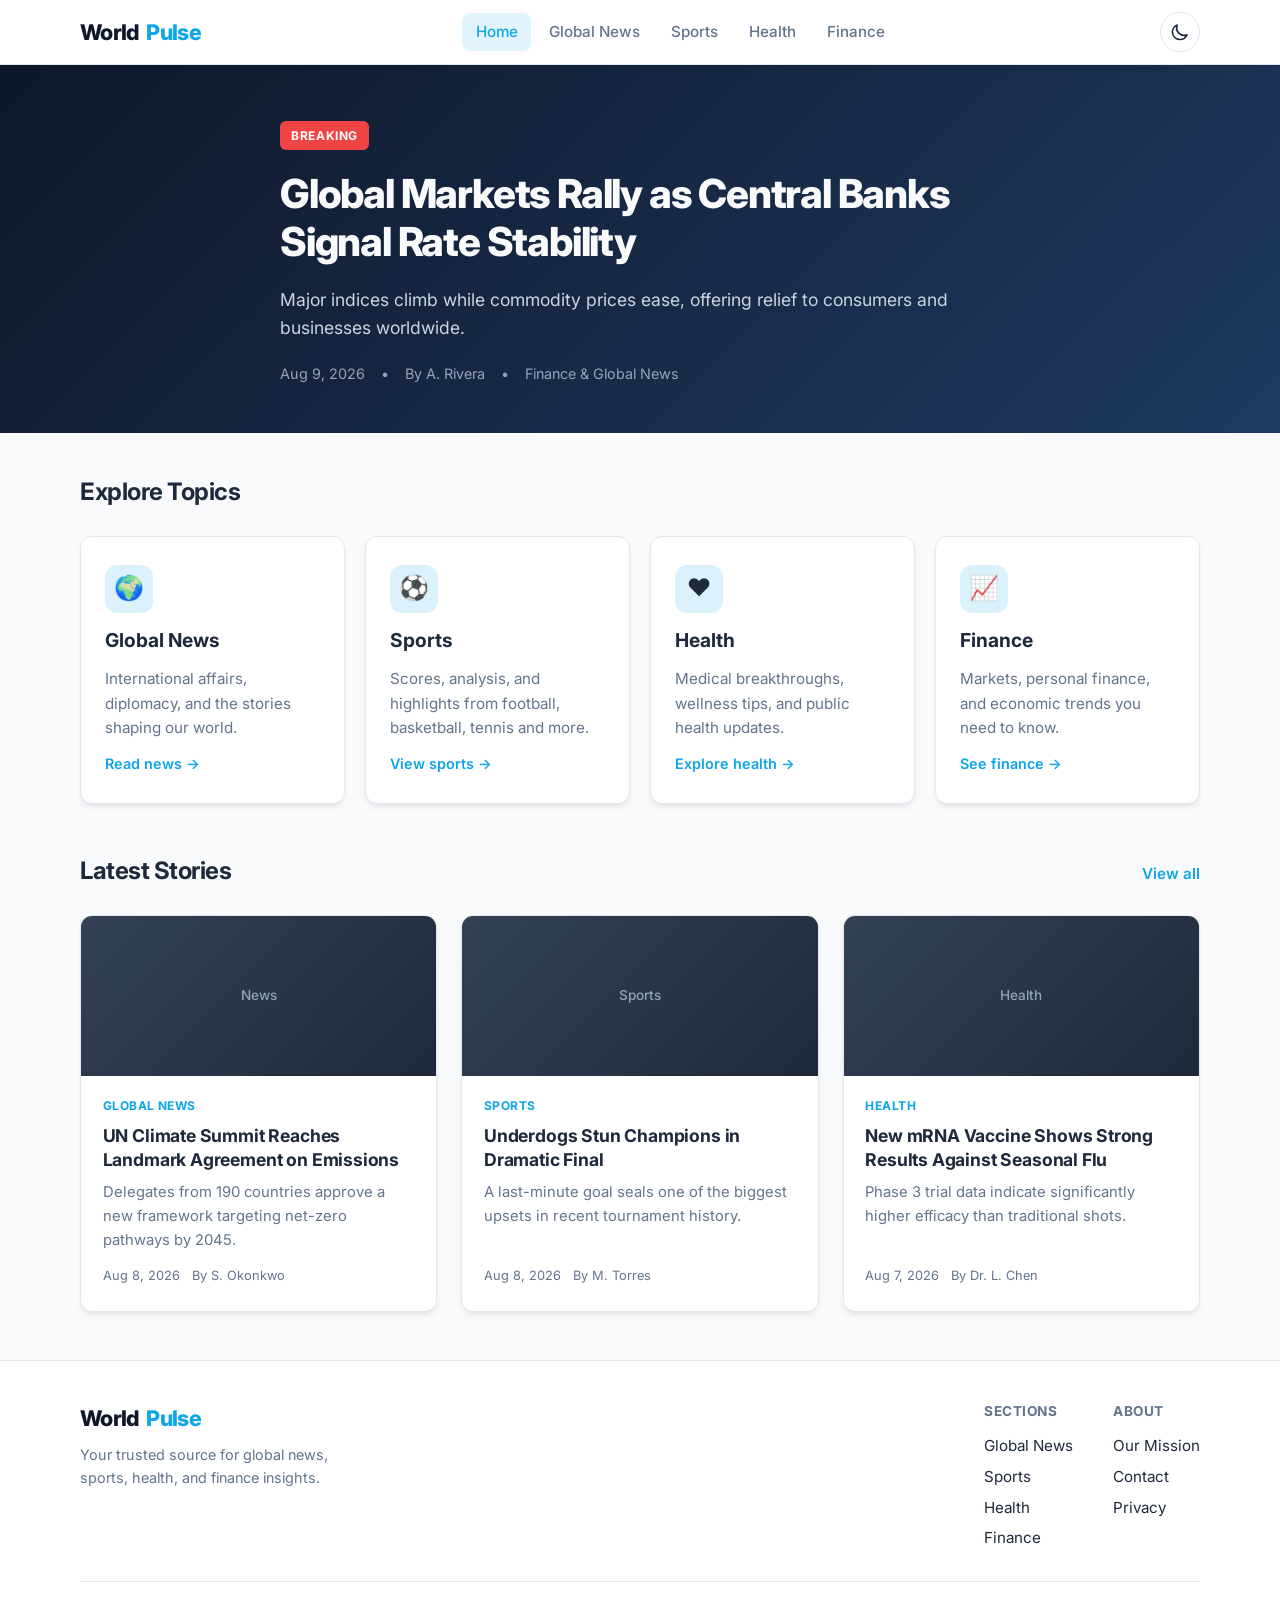
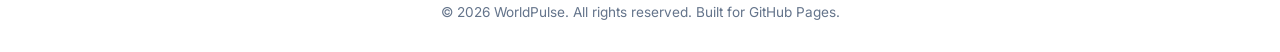
==== index.html @ 38730065 "Add initial index.html for WorldPulse website" ====
<!DOCTYPE html>
<html lang="en">
<head>
  <meta charset="UTF-8">
  <meta name="viewport" content="width=device-width, initial-scale=1.0">
  <title>WorldPulse – Global News, Sports, Health & Finance</title>
  <meta name="description" content="Stay informed with the latest in global news, sports, health, and finance.">
  <link rel="preconnect" href="https://fonts.googleapis.com">
  <link rel="preconnect" href="https://fonts.gstatic.com" crossorigin>
  <link href="https://fonts.googleapis.com/css2?family=Inter:wght@400;500;600;700;800&display=swap" rel="stylesheet">
  <link rel="stylesheet" href="css/styles.css">
</head>
<body>
  <header class="site-header">
    <div class="container nav-inner">
      <a href="index.html" class="logo">World<span>Pulse</span></a>

      <nav class="nav-links" id="nav-links" aria-label="Main navigation">
        <a href="index.html" class="active">Home</a>
        <a href="news.html">Global News</a>
        <a href="sports.html">Sports</a>
        <a href="health.html">Health</a>
        <a href="finance.html">Finance</a>
      </nav>

      <div class="nav-actions">
        <button class="theme-toggle" id="theme-toggle" aria-label="Toggle dark mode"></button>
        <button class="menu-toggle" id="menu-toggle" aria-label="Open menu" aria-expanded="false">
          <svg xmlns="http://www.w3.org/2000/svg" width="22" height="22" fill="none" viewBox="0 0 24 24" stroke="currentColor" stroke-width="2">
            <path stroke-linecap="round" stroke-linejoin="round" d="M4 6h16M4 12h16M4 18h16"/>
          </svg>
        </button>
      </div>
    </div>
  </header>

  <main>
    <!-- Hero / Breaking -->
    <section class="hero">
      <div class="container hero-content">
        <span class="hero-badge">Breaking</span>
        <h1>Global Markets Rally as Central Banks Signal Rate Stability</h1>
        <p>Major indices climb while commodity prices ease, offering relief to consumers and businesses worldwide.</p>
        <div class="hero-meta">
          <span>Aug 9, 2026</span>
          <span>•</span>
          <span>By A. Rivera</span>
          <span>•</span>
          <span>Finance & Global News</span>
        </div>
      </div>
    </section>

    <div class="container">
      <!-- Category Cards -->
      <div class="section-header">
        <h2>Explore Topics</h2>
      </div>

      <div class="category-grid">
        <a href="news.html" class="category-card">
          <div class="category-icon">🌍</div>
          <h3>Global News</h3>
          <p>International affairs, diplomacy, and the stories shaping our world.</p>
          <span class="link">Read news →</span>
        </a>
        <a href="sports.html" class="category-card">
          <div class="category-icon">⚽</div>
          <h3>Sports</h3>
          <p>Scores, analysis, and highlights from football, basketball, tennis and more.</p>
          <span class="link">View sports →</span>
        </a>
        <a href="health.html" class="category-card">
          <div class="category-icon">❤️</div>
          <h3>Health</h3>
          <p>Medical breakthroughs, wellness tips, and public health updates.</p>
          <span class="link">Explore health →</span>
        </a>
        <a href="finance.html" class="category-card">
          <div class="category-icon">📈</div>
          <h3>Finance</h3>
          <p>Markets, personal finance, and economic trends you need to know.</p>
          <span class="link">See finance →</span>
        </a>
      </div>

      <!-- Featured Articles Preview -->
      <div class="section-header">
        <h2>Latest Stories</h2>
        <a href="news.html">View all</a>
      </div>

      <div class="article-grid">
        <article class="article-card">
          <div class="article-image">News</div>
          <div class="article-body">
            <span class="article-category">Global News</span>
            <h3>UN Climate Summit Reaches Landmark Agreement on Emissions</h3>
            <p>Delegates from 190 countries approve a new framework targeting net-zero pathways by 2045.</p>
            <div class="article-meta">
              <span>Aug 8, 2026</span>
              <span>By S. Okonkwo</span>
            </div>
          </div>
        </article>

        <article class="article-card">
          <div class="article-image">Sports</div>
          <div class="article-body">
            <span class="article-category">Sports</span>
            <h3>Underdogs Stun Champions in Dramatic Final</h3>
            <p>A last-minute goal seals one of the biggest upsets in recent tournament history.</p>
            <div class="article-meta">
              <span>Aug 8, 2026</span>
              <span>By M. Torres</span>
            </div>
          </div>
        </article>

        <article class="article-card">
          <div class="article-image">Health</div>
          <div class="article-body">
            <span class="article-category">Health</span>
            <h3>New mRNA Vaccine Shows Strong Results Against Seasonal Flu</h3>
            <p>Phase 3 trial data indicate significantly higher efficacy than traditional shots.</p>
            <div class="article-meta">
              <span>Aug 7, 2026</span>
              <span>By Dr. L. Chen</span>
            </div>
          </div>
        </article>
      </div>
    </div>
  </main>

  <footer class="site-footer">
    <div class="container">
      <div class="footer-inner">
        <div class="footer-brand">
          <div class="logo">World<span>Pulse</span></div>
          <p>Your trusted source for global news, sports, health, and finance insights.</p>
        </div>
        <div class="footer-links">
          <div>
            <h4>Sections</h4>
            <a href="news.html">Global News</a>
            <a href="sports.html">Sports</a>
            <a href="health.html">Health</a>
            <a href="finance.html">Finance</a>
          </div>
          <div>
            <h4>About</h4>
            <a href="#">Our Mission</a>
            <a href="#">Contact</a>
            <a href="#">Privacy</a>
          </div>
        </div>
      </div>
      <div class="footer-bottom">
        © 2026 WorldPulse. All rights reserved. Built for GitHub Pages.
      </div>
    </div>
  </footer>

  <script src="js/main.js"></script>
</body>
</html>
---- css/styles.css ----
/* ===== CSS Variables & Reset ===== */
:root {
  --bg: #f8fafc;
  --bg-card: #ffffff;
  --text: #1e293b;
  --text-muted: #64748b;
  --primary: #0f172a;
  --accent: #0ea5e9;
  --accent-hover: #0284c7;
  --border: #e2e8f0;
  --hero-bg: linear-gradient(135deg, #0f172a 0%, #1e3a5f 100%);
  --shadow: 0 4px 6px -1px rgb(0 0 0 / 0.07), 0 2px 4px -2px rgb(0 0 0 / 0.05);
  --shadow-lg: 0 10px 15px -3px rgb(0 0 0 / 0.08), 0 4px 6px -4px rgb(0 0 0 / 0.05);
  --radius: 12px;
  --transition: 0.25s ease;
}

[data-theme="dark"] {
  --bg: #0f172a;
  --bg-card: #1e293b;
  --text: #f1f5f9;
  --text-muted: #94a3b8;
  --primary: #f8fafc;
  --accent: #38bdf8;
  --accent-hover: #7dd3fc;
  --border: #334155;
  --hero-bg: linear-gradient(135deg, #020617 0%, #0f172a 100%);
  --shadow: 0 4px 6px -1px rgb(0 0 0 / 0.3);
  --shadow-lg: 0 10px 15px -3px rgb(0 0 0 / 0.4);
}

*,
*::before,
*::after {
  box-sizing: border-box;
  margin: 0;
  padding: 0;
}

html {
  scroll-behavior: smooth;
}

body {
  font-family: 'Inter', system-ui, -apple-system, BlinkMacSystemFont, 'Segoe UI', Roboto, sans-serif;
  background: var(--bg);
  color: var(--text);
  line-height: 1.6;
  min-height: 100vh;
  transition: background var(--transition), color var(--transition);
}

img {
  max-width: 100%;
  display: block;
}

a {
  color: inherit;
  text-decoration: none;
}

ul {
  list-style: none;
}

/* ===== Layout ===== */
.container {
  width: min(1120px, 92%);
  margin-inline: auto;
}

/* ===== Header / Sticky Nav ===== */
.site-header {
  position: sticky;
  top: 0;
  z-index: 100;
  background: var(--bg-card);
  border-bottom: 1px solid var(--border);
  box-shadow: var(--shadow);
  transition: background var(--transition), border-color var(--transition);
}

.nav-inner {
  display: flex;
  align-items: center;
  justify-content: space-between;
  height: 64px;
  gap: 1rem;
}

.logo {
  font-weight: 800;
  font-size: 1.35rem;
  letter-spacing: -0.03em;
  color: var(--primary);
  display: flex;
  align-items: center;
  gap: 0.4rem;
}

.logo span {
  color: var(--accent);
}

.nav-links {
  display: flex;
  align-items: center;
  gap: 0.25rem;
}

.nav-links a {
  padding: 0.45rem 0.85rem;
  border-radius: 8px;
  font-size: 0.95rem;
  font-weight: 500;
  color: var(--text-muted);
  transition: color var(--transition), background var(--transition);
}

.nav-links a:hover,
.nav-links a.active {
  color: var(--accent);
  background: color-mix(in srgb, var(--accent) 12%, transparent);
}

.nav-actions {
  display: flex;
  align-items: center;
  gap: 0.75rem;
}

.theme-toggle {
  background: transparent;
  border: 1px solid var(--border);
  width: 40px;
  height: 40px;
  border-radius: 50%;
  cursor: pointer;
  display: grid;
  place-items: center;
  color: var(--text);
  transition: border-color var(--transition), background var(--transition);
}

.theme-toggle:hover {
  border-color: var(--accent);
  background: color-mix(in srgb, var(--accent) 10%, transparent);
}

.theme-toggle svg {
  width: 20px;
  height: 20px;
}

.menu-toggle {
  display: none;
  background: transparent;
  border: 1px solid var(--border);
  width: 40px;
  height: 40px;
  border-radius: 8px;
  cursor: pointer;
  color: var(--text);
}

/* ===== Hero ===== */
.hero {
  background: var(--hero-bg);
  color: #f8fafc;
  padding: 3.5rem 0 3rem;
  margin-bottom: 2.5rem;
}

.hero-content {
  display: grid;
  gap: 1.25rem;
  max-width: 720px;
}

.hero-badge {
  display: inline-block;
  background: #ef4444;
  color: white;
  font-size: 0.75rem;
  font-weight: 700;
  text-transform: uppercase;
  letter-spacing: 0.05em;
  padding: 0.3rem 0.7rem;
  border-radius: 6px;
  width: fit-content;
}

.hero h1 {
  font-size: clamp(1.75rem, 4vw, 2.5rem);
  font-weight: 800;
  line-height: 1.2;
  letter-spacing: -0.03em;
}

.hero p {
  color: #cbd5e1;
  font-size: 1.1rem;
}

.hero-meta {
  display: flex;
  flex-wrap: wrap;
  gap: 1rem;
  font-size: 0.9rem;
  color: #94a3b8;
}

/* ===== Section titles ===== */
.section-header {
  display: flex;
  align-items: baseline;
  justify-content: space-between;
  margin-bottom: 1.5rem;
  gap: 1rem;
}

.section-header h2 {
  font-size: 1.5rem;
  font-weight: 700;
  letter-spacing: -0.02em;
}

.section-header a {
  color: var(--accent);
  font-weight: 600;
  font-size: 0.95rem;
}

.section-header a:hover {
  text-decoration: underline;
}

/* ===== Category Cards (Home) ===== */
.category-grid {
  display: grid;
  grid-template-columns: repeat(auto-fit, minmax(240px, 1fr));
  gap: 1.25rem;
  margin-bottom: 3rem;
}

.category-card {
  background: var(--bg-card);
  border: 1px solid var(--border);
  border-radius: var(--radius);
  padding: 1.75rem 1.5rem;
  box-shadow: var(--shadow);
  transition: transform var(--transition), box-shadow var(--transition);
  display: flex;
  flex-direction: column;
  gap: 0.75rem;
}

.category-card:hover {
  transform: translateY(-4px);
  box-shadow: var(--shadow-lg);
}

.category-icon {
  width: 48px;
  height: 48px;
  border-radius: 12px;
  display: grid;
  place-items: center;
  font-size: 1.5rem;
  background: color-mix(in srgb, var(--accent) 15%, transparent);
}

.category-card h3 {
  font-size: 1.2rem;
  font-weight: 700;
}

.category-card p {
  color: var(--text-muted);
  font-size: 0.95rem;
  flex-grow: 1;
}

.category-card .link {
  color: var(--accent);
  font-weight: 600;
  font-size: 0.9rem;
}

/* ===== Article Grid ===== */
.article-grid {
  display: grid;
  grid-template-columns: repeat(auto-fill, minmax(300px, 1fr));
  gap: 1.5rem;
  margin-bottom: 3rem;
}

.article-card {
  background: var(--bg-card);
  border: 1px solid var(--border);
  border-radius: var(--radius);
  overflow: hidden;
  box-shadow: var(--shadow);
  transition: transform var(--transition), box-shadow var(--transition);
  display: flex;
  flex-direction: column;
}

.article-card:hover {
  transform: translateY(-3px);
  box-shadow: var(--shadow-lg);
}

.article-image {
  height: 160px;
  background: linear-gradient(135deg, #334155, #1e293b);
  display: grid;
  place-items: center;
  color: #94a3b8;
  font-size: 0.85rem;
  font-weight: 500;
}

.article-body {
  padding: 1.25rem 1.35rem 1.5rem;
  display: flex;
  flex-direction: column;
  gap: 0.6rem;
  flex-grow: 1;
}

.article-category {
  font-size: 0.75rem;
  font-weight: 700;
  text-transform: uppercase;
  letter-spacing: 0.04em;
  color: var(--accent);
}

.article-card h3 {
  font-size: 1.1rem;
  font-weight: 700;
  line-height: 1.35;
  letter-spacing: -0.01em;
}

.article-card p {
  color: var(--text-muted);
  font-size: 0.925rem;
  flex-grow: 1;
}

.article-meta {
  display: flex;
  flex-wrap: wrap;
  gap: 0.75rem;
  font-size: 0.8rem;
  color: var(--text-muted);
  margin-top: 0.25rem;
}

/* ===== Footer ===== */
.site-footer {
  background: var(--bg-card);
  border-top: 1px solid var(--border);
  padding: 2.5rem 0 1.75rem;
  margin-top: auto;
}

.footer-inner {
  display: flex;
  flex-wrap: wrap;
  justify-content: space-between;
  gap: 1.5rem;
  margin-bottom: 1.5rem;
}

.footer-brand {
  max-width: 280px;
}

.footer-brand .logo {
  margin-bottom: 0.5rem;
}

.footer-brand p {
  color: var(--text-muted);
  font-size: 0.9rem;
}

.footer-links {
  display: flex;
  gap: 2.5rem;
  flex-wrap: wrap;
}

.footer-links h4 {
  font-size: 0.85rem;
  font-weight: 700;
  text-transform: uppercase;
  letter-spacing: 0.04em;
  margin-bottom: 0.75rem;
  color: var(--text-muted);
}

.footer-links a {
  display: block;
  color: var(--text);
  font-size: 0.95rem;
  margin-bottom: 0.4rem;
  transition: color var(--transition);
}

.footer-links a:hover {
  color: var(--accent);
}

.footer-bottom {
  border-top: 1px solid var(--border);
  padding-top: 1.25rem;
  text-align: center;
  font-size: 0.85rem;
  color: var(--text-muted);
}

/* ===== Page title (category pages) ===== */
.page-hero {
  padding: 2.5rem 0 1.5rem;
}

.page-hero h1 {
  font-size: clamp(1.75rem, 3.5vw, 2.25rem);
  font-weight: 800;
  letter-spacing: -0.03em;
  margin-bottom: 0.4rem;
}

.page-hero p {
  color: var(--text-muted);
  font-size: 1.05rem;
}

/* ===== Responsive ===== */
@media (max-width: 768px) {
  .menu-toggle {
    display: grid;
    place-items: center;
  }

  .nav-links {
    position: fixed;
    inset: 64px 0 auto 0;
    background: var(--bg-card);
    border-bottom: 1px solid var(--border);
    flex-direction: column;
    align-items: stretch;
    padding: 1rem;
    gap: 0.25rem;
    transform: translateY(-120%);
    opacity: 0;
    pointer-events: none;
    transition: transform 0.3s ease, opacity 0.3s ease;
    box-shadow: var(--shadow-lg);
  }

  .nav-links.open {
    transform: translateY(0);
    opacity: 1;
    pointer-events: auto;
  }

  .nav-links a {
    padding: 0.75rem 1rem;
  }

  .hero {
    padding: 2.5rem 0 2rem;
  }

  .article-grid {
    grid-template-columns: 1fr;
  }

  .footer-inner {
    flex-direction: column;
  }
}

@media (max-width: 480px) {
  .nav-inner {
    height: 56px;
  }

  .logo {
    font-size: 1.2rem;
  }
}
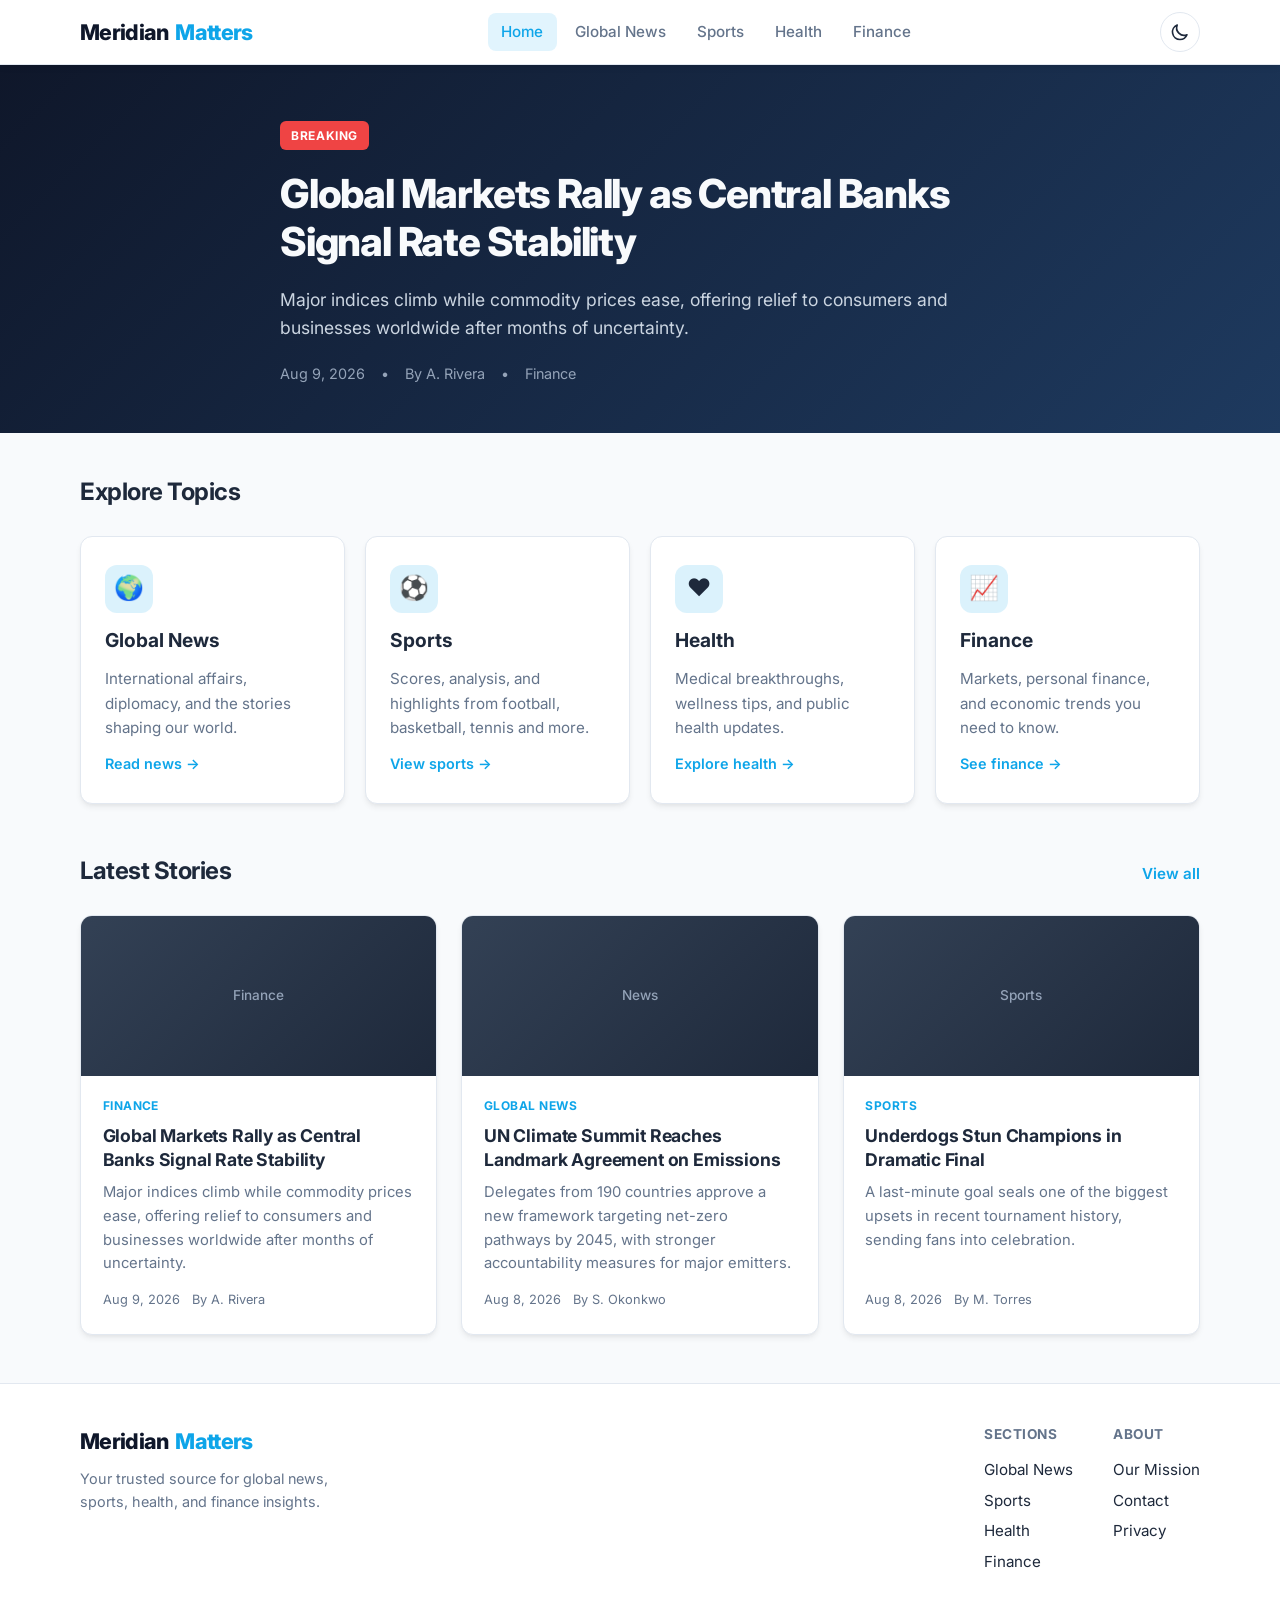
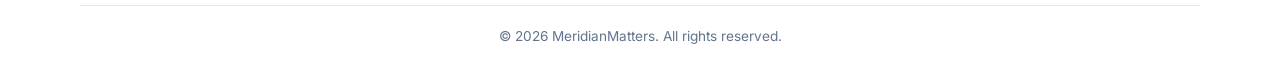
==== commit aa2339a4: "Rebrand to MeridianMatters and make pages dynamic for automated articles" ====
--- a/index.html
+++ b/index.html
@@ -3,8 +3,8 @@
 <head>
   <meta charset="UTF-8">
   <meta name="viewport" content="width=device-width, initial-scale=1.0">
-  <title>WorldPulse – Global News, Sports, Health & Finance</title>
-  <meta name="description" content="Stay informed with the latest in global news, sports, health, and finance.">
+  <title>MeridianMatters – Global News, Sports, Health & Finance</title>
+  <meta name="description" content="Stay informed with the latest in global news, sports, health, and finance. Powered by MeridianMatters.">
   <link rel="preconnect" href="https://fonts.googleapis.com">
   <link rel="preconnect" href="https://fonts.gstatic.com" crossorigin>
   <link href="https://fonts.googleapis.com/css2?family=Inter:wght@400;500;600;700;800&display=swap" rel="stylesheet">
@@ -13,7 +13,7 @@
 <body>
   <header class="site-header">
     <div class="container nav-inner">
-      <a href="index.html" class="logo">World<span>Pulse</span></a>
+      <a href="index.html" class="logo">Meridian<span>Matters</span></a>
 
       <nav class="nav-links" id="nav-links" aria-label="Main navigation">
         <a href="index.html" class="active">Home</a>
@@ -39,14 +39,10 @@
     <section class="hero">
       <div class="container hero-content">
         <span class="hero-badge">Breaking</span>
-        <h1>Global Markets Rally as Central Banks Signal Rate Stability</h1>
-        <p>Major indices climb while commodity prices ease, offering relief to consumers and businesses worldwide.</p>
-        <div class="hero-meta">
-          <span>Aug 9, 2026</span>
-          <span>•</span>
-          <span>By A. Rivera</span>
-          <span>•</span>
-          <span>Finance & Global News</span>
+        <h1 id="hero-title">Loading latest story...</h1>
+        <p id="hero-summary">Please wait while we load the latest updates.</p>
+        <div class="hero-meta" id="hero-meta">
+          <span>—</span>
         </div>
       </div>
     </section>
@@ -90,45 +86,9 @@
         <a href="news.html">View all</a>
       </div>
 
-      <div class="article-grid">
-        <article class="article-card">
-          <div class="article-image">News</div>
-          <div class="article-body">
-            <span class="article-category">Global News</span>
-            <h3>UN Climate Summit Reaches Landmark Agreement on Emissions</h3>
-            <p>Delegates from 190 countries approve a new framework targeting net-zero pathways by 2045.</p>
-            <div class="article-meta">
-              <span>Aug 8, 2026</span>
-              <span>By S. Okonkwo</span>
-            </div>
-          </div>
-        </article>
-
-        <article class="article-card">
-          <div class="article-image">Sports</div>
-          <div class="article-body">
-            <span class="article-category">Sports</span>
-            <h3>Underdogs Stun Champions in Dramatic Final</h3>
-            <p>A last-minute goal seals one of the biggest upsets in recent tournament history.</p>
-            <div class="article-meta">
-              <span>Aug 8, 2026</span>
-              <span>By M. Torres</span>
-            </div>
-          </div>
-        </article>
-
-        <article class="article-card">
-          <div class="article-image">Health</div>
-          <div class="article-body">
-            <span class="article-category">Health</span>
-            <h3>New mRNA Vaccine Shows Strong Results Against Seasonal Flu</h3>
-            <p>Phase 3 trial data indicate significantly higher efficacy than traditional shots.</p>
-            <div class="article-meta">
-              <span>Aug 7, 2026</span>
-              <span>By Dr. L. Chen</span>
-            </div>
-          </div>
-        </article>
+      <div class="article-grid" id="latest-articles">
+        <!-- Articles loaded dynamically -->
+        <p style="color: var(--text-muted)">Loading articles...</p>
       </div>
     </div>
   </main>
@@ -137,7 +97,7 @@
     <div class="container">
       <div class="footer-inner">
         <div class="footer-brand">
-          <div class="logo">World<span>Pulse</span></div>
+          <div class="logo">Meridian<span>Matters</span></div>
           <p>Your trusted source for global news, sports, health, and finance insights.</p>
         </div>
         <div class="footer-links">
@@ -157,7 +117,7 @@
         </div>
       </div>
       <div class="footer-bottom">
-        © 2026 WorldPulse. All rights reserved. Built for GitHub Pages.
+        © 2026 MeridianMatters. All rights reserved.
       </div>
     </div>
   </footer>
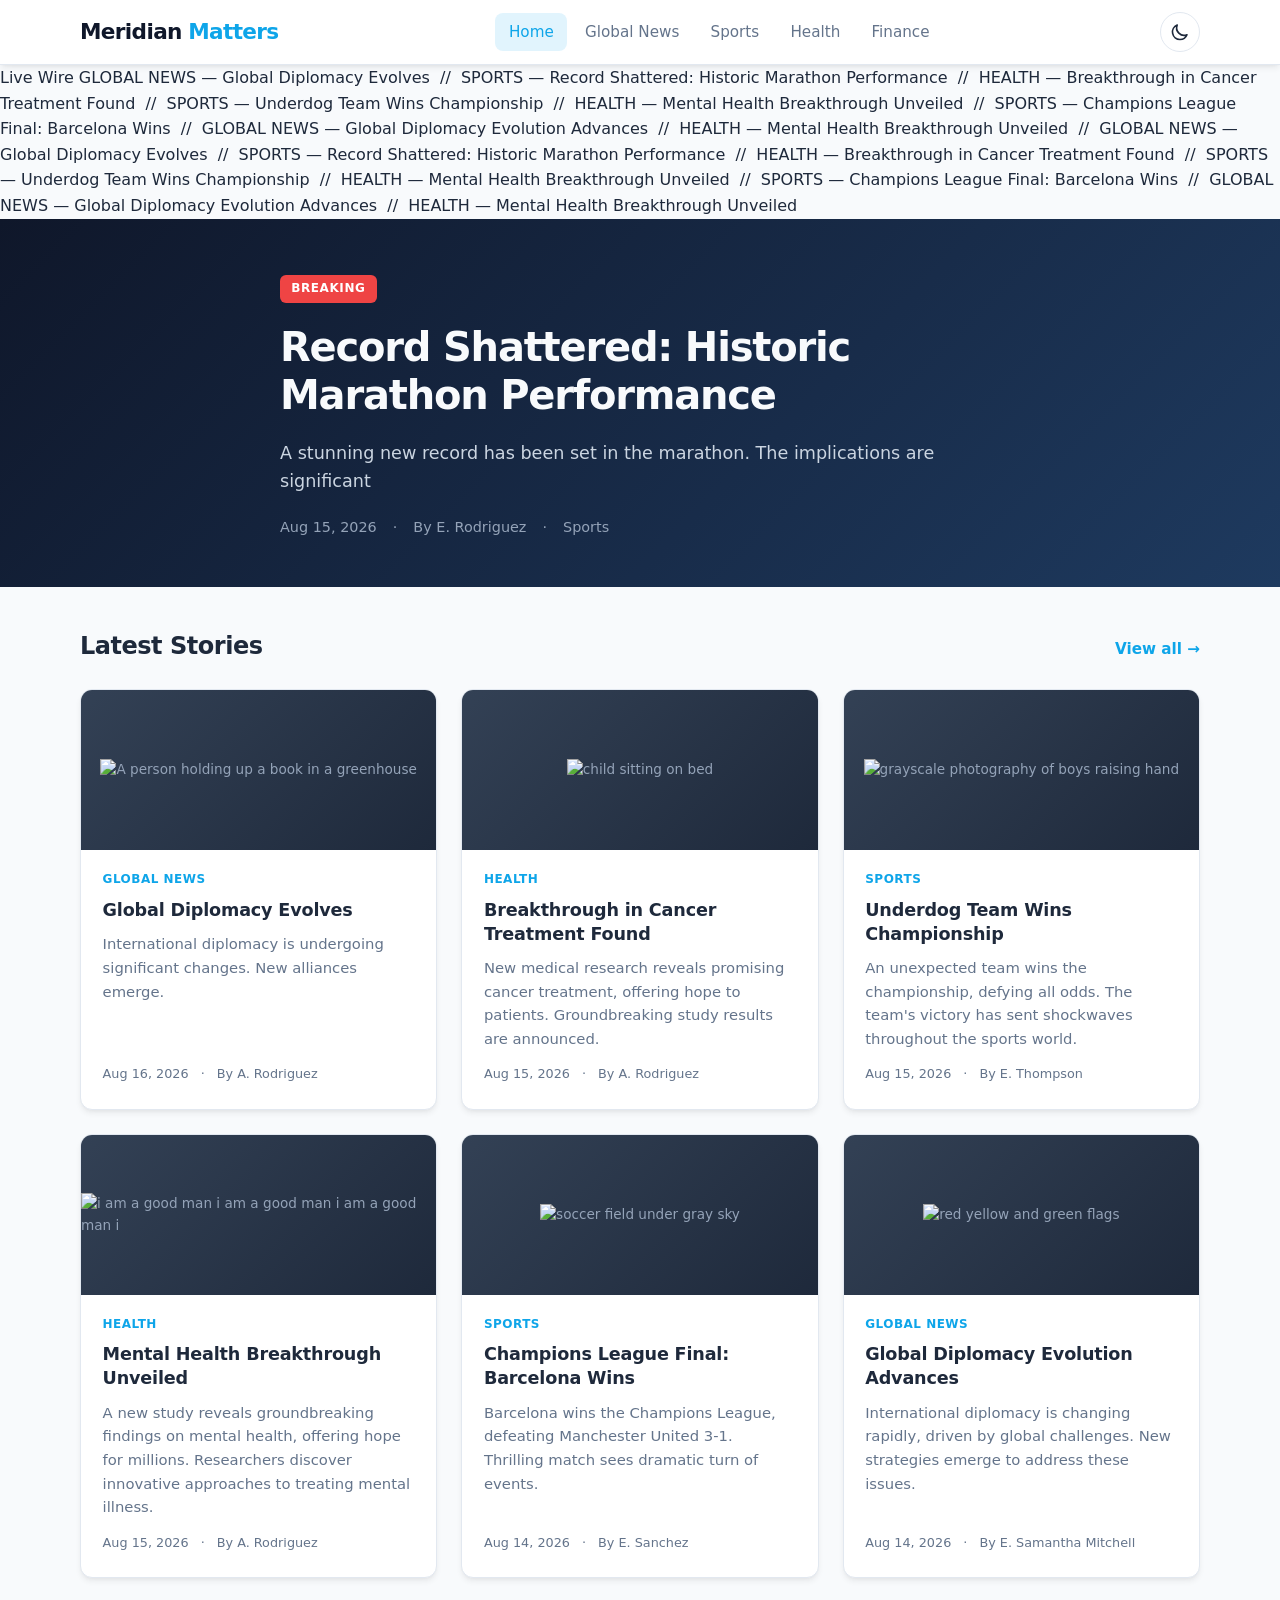
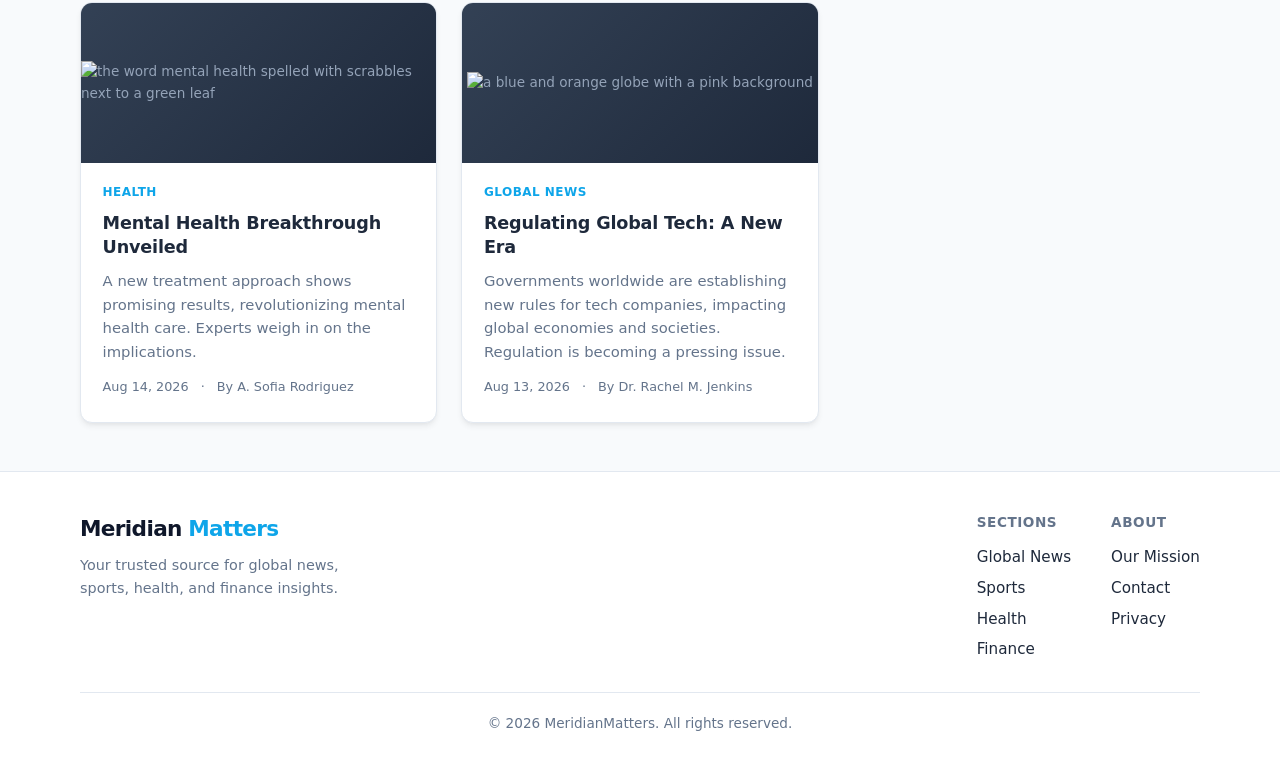
==== commit 47ce0b72: "Refactor index.html for clarity and structure Removed unused font links and updated comments for cla" ====
--- a/index.html
+++ b/index.html
@@ -5,16 +5,12 @@
   <meta name="viewport" content="width=device-width, initial-scale=1.0">
   <title>MeridianMatters – Global News, Sports, Health & Finance</title>
   <meta name="description" content="Stay informed with the latest in global news, sports, health, and finance. Powered by MeridianMatters.">
-  <link rel="preconnect" href="https://fonts.googleapis.com">
-  <link rel="preconnect" href="https://fonts.gstatic.com" crossorigin>
-  <link href="https://fonts.googleapis.com/css2?family=Inter:wght@400;500;600;700;800&display=swap" rel="stylesheet">
   <link rel="stylesheet" href="css/styles.css">
 </head>
 <body>
   <header class="site-header">
     <div class="container nav-inner">
       <a href="index.html" class="logo">Meridian<span>Matters</span></a>
-
       <nav class="nav-links" id="nav-links" aria-label="Main navigation">
         <a href="index.html" class="active">Home</a>
         <a href="news.html">Global News</a>
@@ -22,7 +18,6 @@
         <a href="health.html">Health</a>
         <a href="finance.html">Finance</a>
       </nav>
-
       <div class="nav-actions">
         <button class="theme-toggle" id="theme-toggle" aria-label="Toggle dark mode"></button>
         <button class="menu-toggle" id="menu-toggle" aria-label="Open menu" aria-expanded="false">
@@ -33,62 +28,27 @@
       </div>
     </div>
   </header>
+  <div class="wire-ticker" id="wire-ticker"></div>
 
   <main>
-    <!-- Hero / Breaking -->
+    <!-- Lead story: shows first, wire-style, no big gradient hero -->
     <section class="hero">
       <div class="container hero-content">
         <span class="hero-badge">Breaking</span>
-        <h1 id="hero-title">Loading latest story...</h1>
-        <p id="hero-summary">Please wait while we load the latest updates.</p>
-        <div class="hero-meta" id="hero-meta">
-          <span>—</span>
-        </div>
+        <h1 id="hero-title">Loading latest story…</h1>
+        <p id="hero-summary"></p>
+        <div class="hero-meta" id="hero-meta"></div>
       </div>
     </section>
 
     <div class="container">
-      <!-- Category Cards -->
-      <div class="section-header">
-        <h2>Explore Topics</h2>
-      </div>
-
-      <div class="category-grid">
-        <a href="news.html" class="category-card">
-          <div class="category-icon">🌍</div>
-          <h3>Global News</h3>
-          <p>International affairs, diplomacy, and the stories shaping our world.</p>
-          <span class="link">Read news →</span>
-        </a>
-        <a href="sports.html" class="category-card">
-          <div class="category-icon">⚽</div>
-          <h3>Sports</h3>
-          <p>Scores, analysis, and highlights from football, basketball, tennis and more.</p>
-          <span class="link">View sports →</span>
-        </a>
-        <a href="health.html" class="category-card">
-          <div class="category-icon">❤️</div>
-          <h3>Health</h3>
-          <p>Medical breakthroughs, wellness tips, and public health updates.</p>
-          <span class="link">Explore health →</span>
-        </a>
-        <a href="finance.html" class="category-card">
-          <div class="category-icon">📈</div>
-          <h3>Finance</h3>
-          <p>Markets, personal finance, and economic trends you need to know.</p>
-          <span class="link">See finance →</span>
-        </a>
-      </div>
-
-      <!-- Featured Articles Preview -->
+      <!-- Latest Stories: dense wire-feed list, right below the lead story -->
       <div class="section-header">
         <h2>Latest Stories</h2>
-        <a href="news.html">View all</a>
+        <a href="news.html">View all →</a>
       </div>
-
       <div class="article-grid" id="latest-articles">
-        <!-- Articles loaded dynamically -->
-        <p style="color: var(--text-muted)">Loading articles...</p>
+        <p style="color: var(--text-muted); padding: 1rem 0;">Loading articles…</p>
       </div>
     </div>
   </main>
@@ -116,9 +76,7 @@
           </div>
         </div>
       </div>
-      <div class="footer-bottom">
-        © 2026 MeridianMatters. All rights reserved.
-      </div>
+      <div class="footer-bottom">© 2026 MeridianMatters. All rights reserved.</div>
     </div>
   </footer>
 
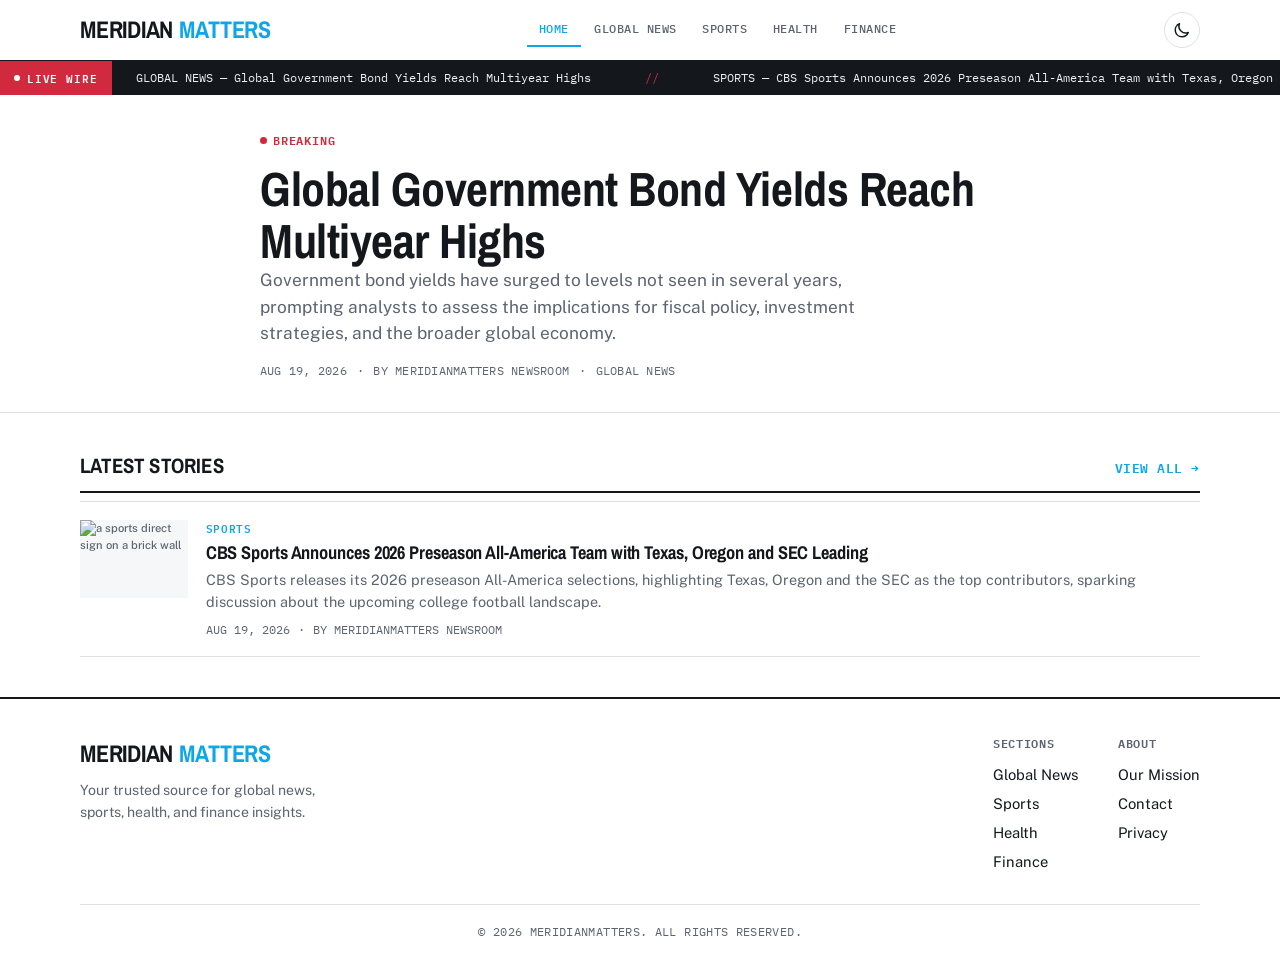
==== commit e0b55d7c: "Wrap hero title and summary in a link" ====
--- a/index.html
+++ b/index.html
@@ -35,8 +35,10 @@
     <section class="hero">
       <div class="container hero-content">
         <span class="hero-badge">Breaking</span>
-        <h1 id="hero-title">Loading latest story…</h1>
-        <p id="hero-summary"></p>
+        <a href="index.html" id="hero-link" style="text-decoration:none; color:inherit; display:block;">
+          <h1 id="hero-title">Loading latest story…</h1>
+          <p id="hero-summary"></p>
+        </a>
         <div class="hero-meta" id="hero-meta"></div>
       </div>
     </section>
--- a/css/styles.css
+++ b/css/styles.css
@@ -1,140 +1,132 @@
-/* ===== CSS Variables & Reset ===== */
+/* ==========================================================================
+   MeridianMatters — Wire Service Redesign
+   Palette: white/near-black text, sky-blue accent, red reserved for "live"
+   Type: Archivo Narrow (headlines) / Public Sans (body) / IBM Plex Mono (meta)
+   ========================================================================== */
+
+@import url('https://fonts.googleapis.com/css2?family=Archivo+Narrow:wght@600;700;800&family=Public+Sans:wght@400;500;600;700&family=IBM+Plex+Mono:wght@400;500;600&display=swap');
+
 :root {
-  --bg: #f8fafc;
+  --bg: #ffffff;
+  --bg-alt: #f6f7f8;
   --bg-card: #ffffff;
-  --text: #1e293b;
-  --text-muted: #64748b;
-  --primary: #0f172a;
+  --text: #14181c;
+  --text-muted: #5b6470;
+  --primary: #14181c;
   --accent: #0ea5e9;
   --accent-hover: #0284c7;
-  --border: #e2e8f0;
-  --hero-bg: linear-gradient(135deg, #0f172a 0%, #1e3a5f 100%);
-  --shadow: 0 4px 6px -1px rgb(0 0 0 / 0.07), 0 2px 4px -2px rgb(0 0 0 / 0.05);
-  --shadow-lg: 0 10px 15px -3px rgb(0 0 0 / 0.08), 0 4px 6px -4px rgb(0 0 0 / 0.05);
-  --radius: 12px;
-  --transition: 0.25s ease;
+  --accent-tint: #eaf6fd;
+  --rule: #dde1e6;
+  --rule-strong: #14181c;
+  --wire-red: #d1293d;
+  --shadow: none;
+  --shadow-lg: 0 8px 20px -8px rgb(20 24 28 / 0.12);
+  --radius: 2px;
+  --transition: 0.2s ease;
+
+  --font-display: 'Archivo Narrow', system-ui, sans-serif;
+  --font-body: 'Public Sans', system-ui, -apple-system, sans-serif;
+  --font-mono: 'IBM Plex Mono', ui-monospace, Menlo, monospace;
 }
 
 [data-theme="dark"] {
-  --bg: #0f172a;
-  --bg-card: #1e293b;
-  --text: #f1f5f9;
-  --text-muted: #94a3b8;
-  --primary: #f8fafc;
+  --bg: #0d1013;
+  --bg-alt: #161b1f;
+  --bg-card: #0d1013;
+  --text: #eef1f3;
+  --text-muted: #8b96a1;
+  --primary: #eef1f3;
   --accent: #38bdf8;
   --accent-hover: #7dd3fc;
-  --border: #334155;
-  --hero-bg: linear-gradient(135deg, #020617 0%, #0f172a 100%);
-  --shadow: 0 4px 6px -1px rgb(0 0 0 / 0.3);
-  --shadow-lg: 0 10px 15px -3px rgb(0 0 0 / 0.4);
-}
-
-*,
-*::before,
-*::after {
+  --accent-tint: #10222c;
+  --rule: #262e35;
+  --rule-strong: #eef1f3;
+  --shadow-lg: 0 8px 24px -8px rgb(0 0 0 / 0.5);
+}
+
+*, *::before, *::after {
   box-sizing: border-box;
   margin: 0;
   padding: 0;
 }
 
-html {
-  scroll-behavior: smooth;
-}
+html { scroll-behavior: smooth; }
 
 body {
-  font-family: 'Inter', system-ui, -apple-system, BlinkMacSystemFont, 'Segoe UI', Roboto, sans-serif;
+  font-family: var(--font-body);
   background: var(--bg);
   color: var(--text);
-  line-height: 1.6;
+  line-height: 1.55;
   min-height: 100vh;
   transition: background var(--transition), color var(--transition);
 }
 
-img {
-  max-width: 100%;
-  display: block;
-}
-
-a {
-  color: inherit;
-  text-decoration: none;
-}
-
-ul {
-  list-style: none;
-}
-
-/* ===== Layout ===== */
+img { max-width: 100%; display: block; }
+a { color: inherit; text-decoration: none; }
+ul { list-style: none; }
+
 .container {
   width: min(1120px, 92%);
   margin-inline: auto;
 }
 
-/* ===== Header / Sticky Nav ===== */
+/* ===== Header ===== */
 .site-header {
   position: sticky;
   top: 0;
   z-index: 100;
-  background: var(--bg-card);
-  border-bottom: 1px solid var(--border);
-  box-shadow: var(--shadow);
-  transition: background var(--transition), border-color var(--transition);
+  background: var(--bg);
+  border-bottom: 1px solid var(--rule-strong);
 }
 
 .nav-inner {
   display: flex;
   align-items: center;
   justify-content: space-between;
-  height: 64px;
+  height: 60px;
   gap: 1rem;
 }
 
 .logo {
+  font-family: var(--font-display);
   font-weight: 800;
-  font-size: 1.35rem;
-  letter-spacing: -0.03em;
+  font-size: 1.5rem;
+  letter-spacing: -0.01em;
   color: var(--primary);
   display: flex;
   align-items: center;
   gap: 0.4rem;
-}
-
-.logo span {
+  text-transform: uppercase;
+}
+
+.logo span { color: var(--accent); }
+
+.nav-links { display: flex; align-items: center; gap: 0.1rem; }
+
+.nav-links a {
+  padding: 0.4rem 0.75rem;
+  font-family: var(--font-mono);
+  font-size: 0.78rem;
+  font-weight: 500;
+  text-transform: uppercase;
+  letter-spacing: 0.04em;
+  color: var(--text-muted);
+  border-bottom: 2px solid transparent;
+  transition: color var(--transition), border-color var(--transition);
+}
+
+.nav-links a:hover, .nav-links a.active {
   color: var(--accent);
-}
-
-.nav-links {
-  display: flex;
-  align-items: center;
-  gap: 0.25rem;
-}
-
-.nav-links a {
-  padding: 0.45rem 0.85rem;
-  border-radius: 8px;
-  font-size: 0.95rem;
-  font-weight: 500;
-  color: var(--text-muted);
-  transition: color var(--transition), background var(--transition);
-}
-
-.nav-links a:hover,
-.nav-links a.active {
-  color: var(--accent);
-  background: color-mix(in srgb, var(--accent) 12%, transparent);
-}
-
-.nav-actions {
-  display: flex;
-  align-items: center;
-  gap: 0.75rem;
-}
+  border-bottom-color: var(--accent);
+}
+
+.nav-actions { display: flex; align-items: center; gap: 0.6rem; }
 
 .theme-toggle {
   background: transparent;
-  border: 1px solid var(--border);
-  width: 40px;
-  height: 40px;
+  border: 1px solid var(--rule);
+  width: 36px;
+  height: 36px;
   border-radius: 50%;
   cursor: pointer;
   display: grid;
@@ -143,72 +135,143 @@
   transition: border-color var(--transition), background var(--transition);
 }
 
-.theme-toggle:hover {
-  border-color: var(--accent);
-  background: color-mix(in srgb, var(--accent) 10%, transparent);
-}
-
-.theme-toggle svg {
-  width: 20px;
-  height: 20px;
-}
+.theme-toggle:hover { border-color: var(--accent); color: var(--accent); }
+.theme-toggle svg { width: 18px; height: 18px; }
 
 .menu-toggle {
   display: none;
   background: transparent;
-  border: 1px solid var(--border);
-  width: 40px;
-  height: 40px;
-  border-radius: 8px;
+  border: 1px solid var(--rule);
+  width: 36px;
+  height: 36px;
   cursor: pointer;
   color: var(--text);
 }
 
-/* ===== Hero ===== */
+/* ===== Wire Ticker (signature element) ===== */
+.wire-ticker {
+  background: var(--rule-strong);
+  color: #eef1f3;
+  overflow: hidden;
+  white-space: nowrap;
+  height: 34px;
+  display: flex;
+  align-items: center;
+}
+
+[data-theme="dark"] .wire-ticker { background: #05070a; }
+
+.wire-ticker .ticker-label {
+  flex-shrink: 0;
+  display: flex;
+  align-items: center;
+  gap: 0.4rem;
+  font-family: var(--font-mono);
+  font-size: 0.7rem;
+  font-weight: 600;
+  letter-spacing: 0.08em;
+  text-transform: uppercase;
+  padding: 0 0.9rem;
+  height: 100%;
+  background: var(--wire-red);
+  color: #fff;
+}
+
+.wire-ticker .ticker-label .dot {
+  width: 6px;
+  height: 6px;
+  border-radius: 50%;
+  background: #fff;
+  animation: pulse 1.4s infinite ease-in-out;
+}
+
+@keyframes pulse {
+  0%, 100% { opacity: 1; }
+  50% { opacity: 0.35; }
+}
+
+.wire-ticker .ticker-track {
+  display: inline-flex;
+  align-items: center;
+  gap: 2.5rem;
+  padding-left: 1.5rem;
+  animation: ticker-scroll 32s linear infinite;
+  font-family: var(--font-mono);
+  font-size: 0.78rem;
+  color: #d7dde2;
+}
+
+.wire-ticker:hover .ticker-track { animation-play-state: paused; }
+
+.wire-ticker .ticker-track a { color: #eef1f3; }
+.wire-ticker .ticker-track a:hover { color: var(--accent); }
+
+.wire-ticker .ticker-track span.sep { color: var(--wire-red); }
+
+@keyframes ticker-scroll {
+  from { transform: translateX(0); }
+  to { transform: translateX(-50%); }
+}
+
+@media (prefers-reduced-motion: reduce) {
+  .wire-ticker .ticker-track { animation: none; overflow-x: auto; }
+}
+
+/* ===== Hero (lead story, wire-style) ===== */
 .hero {
-  background: var(--hero-bg);
-  color: #f8fafc;
-  padding: 3.5rem 0 3rem;
-  margin-bottom: 2.5rem;
-}
-
-.hero-content {
-  display: grid;
-  gap: 1.25rem;
-  max-width: 720px;
-}
+  background: var(--bg);
+  color: var(--text);
+  padding: 2.25rem 0 2rem;
+  margin-bottom: 0;
+  border-bottom: 1px solid var(--rule);
+}
+
+.hero-content { display: grid; gap: 0.85rem; max-width: 760px; }
 
 .hero-badge {
-  display: inline-block;
-  background: #ef4444;
-  color: white;
+  display: inline-flex;
+  align-items: center;
+  gap: 0.35rem;
+  font-family: var(--font-mono);
+  color: var(--wire-red);
   font-size: 0.75rem;
-  font-weight: 700;
-  text-transform: uppercase;
-  letter-spacing: 0.05em;
-  padding: 0.3rem 0.7rem;
-  border-radius: 6px;
+  font-weight: 600;
+  text-transform: uppercase;
+  letter-spacing: 0.08em;
   width: fit-content;
 }
 
+.hero-badge::before {
+  content: '';
+  width: 7px;
+  height: 7px;
+  border-radius: 50%;
+  background: var(--wire-red);
+}
+
 .hero h1 {
-  font-size: clamp(1.75rem, 4vw, 2.5rem);
+  font-family: var(--font-display);
+  font-size: clamp(1.9rem, 4.4vw, 3rem);
   font-weight: 800;
-  line-height: 1.2;
-  letter-spacing: -0.03em;
+  line-height: 1.08;
+  letter-spacing: -0.01em;
 }
 
 .hero p {
-  color: #cbd5e1;
-  font-size: 1.1rem;
+  color: var(--text-muted);
+  font-size: 1.08rem;
+  max-width: 640px;
 }
 
 .hero-meta {
   display: flex;
   flex-wrap: wrap;
-  gap: 1rem;
-  font-size: 0.9rem;
-  color: #94a3b8;
+  gap: 0.6rem;
+  font-family: var(--font-mono);
+  font-size: 0.78rem;
+  color: var(--text-muted);
+  text-transform: uppercase;
+  letter-spacing: 0.02em;
 }
 
 /* ===== Section titles ===== */
@@ -216,155 +279,173 @@
   display: flex;
   align-items: baseline;
   justify-content: space-between;
-  margin-bottom: 1.5rem;
+  margin: 2.25rem 0 0.5rem;
   gap: 1rem;
+  padding-bottom: 0.6rem;
+  border-bottom: 2px solid var(--rule-strong);
 }
 
 .section-header h2 {
-  font-size: 1.5rem;
-  font-weight: 700;
-  letter-spacing: -0.02em;
+  font-family: var(--font-display);
+  font-size: 1.3rem;
+  font-weight: 800;
+  text-transform: uppercase;
+  letter-spacing: 0.01em;
 }
 
 .section-header a {
+  font-family: var(--font-mono);
   color: var(--accent);
   font-weight: 600;
-  font-size: 0.95rem;
-}
-
-.section-header a:hover {
-  text-decoration: underline;
-}
+  font-size: 0.8rem;
+  text-transform: uppercase;
+  letter-spacing: 0.04em;
+}
+
+.section-header a:hover { color: var(--accent-hover); }
 
 /* ===== Category Cards (Home) ===== */
 .category-grid {
   display: grid;
   grid-template-columns: repeat(auto-fit, minmax(240px, 1fr));
-  gap: 1.25rem;
-  margin-bottom: 3rem;
+  gap: 0;
+  margin-bottom: 0.5rem;
+  border-top: 1px solid var(--rule);
+  border-left: 1px solid var(--rule);
 }
 
 .category-card {
   background: var(--bg-card);
-  border: 1px solid var(--border);
-  border-radius: var(--radius);
-  padding: 1.75rem 1.5rem;
-  box-shadow: var(--shadow);
-  transition: transform var(--transition), box-shadow var(--transition);
+  border-right: 1px solid var(--rule);
+  border-bottom: 1px solid var(--rule);
+  border-radius: 0;
+  padding: 1.5rem 1.4rem;
+  box-shadow: none;
+  transition: background var(--transition);
   display: flex;
   flex-direction: column;
-  gap: 0.75rem;
-}
-
-.category-card:hover {
-  transform: translateY(-4px);
-  box-shadow: var(--shadow-lg);
-}
+  gap: 0.6rem;
+}
+
+.category-card:hover { background: var(--bg-alt); transform: none; box-shadow: none; }
 
 .category-icon {
-  width: 48px;
-  height: 48px;
-  border-radius: 12px;
+  width: 40px;
+  height: 40px;
+  border-radius: 0;
   display: grid;
   place-items: center;
-  font-size: 1.5rem;
-  background: color-mix(in srgb, var(--accent) 15%, transparent);
+  font-size: 1.3rem;
+  background: var(--accent-tint);
 }
 
 .category-card h3 {
-  font-size: 1.2rem;
+  font-family: var(--font-display);
+  font-size: 1.15rem;
   font-weight: 700;
-}
-
-.category-card p {
-  color: var(--text-muted);
-  font-size: 0.95rem;
-  flex-grow: 1;
-}
+  text-transform: uppercase;
+}
+
+.category-card p { color: var(--text-muted); font-size: 0.92rem; flex-grow: 1; }
 
 .category-card .link {
+  font-family: var(--font-mono);
   color: var(--accent);
   font-weight: 600;
-  font-size: 0.9rem;
-}
-
-/* ===== Article Grid ===== */
+  font-size: 0.78rem;
+  text-transform: uppercase;
+  letter-spacing: 0.04em;
+}
+
+/* ===== Article List (wire feed — replaces card grid) ===== */
 .article-grid {
+  display: flex;
+  flex-direction: column;
+  gap: 0;
+  margin-bottom: 2.5rem;
+  border-top: 1px solid var(--rule);
+}
+
+.article-card {
   display: grid;
-  grid-template-columns: repeat(auto-fill, minmax(300px, 1fr));
-  gap: 1.5rem;
-  margin-bottom: 3rem;
-}
-
-.article-card {
-  background: var(--bg-card);
-  border: 1px solid var(--border);
-  border-radius: var(--radius);
-  overflow: hidden;
-  box-shadow: var(--shadow);
-  transition: transform var(--transition), box-shadow var(--transition);
-  display: flex;
-  flex-direction: column;
-}
-
-.article-card:hover {
-  transform: translateY(-3px);
-  box-shadow: var(--shadow-lg);
-}
+  grid-template-columns: 108px 1fr;
+  gap: 1.1rem;
+  padding: 1.1rem 0;
+  border-bottom: 1px solid var(--rule);
+  background: transparent;
+  border-radius: 0;
+  box-shadow: none;
+  transition: background var(--transition);
+}
+
+.article-card:hover { background: var(--bg-alt); transform: none; box-shadow: none; }
 
 .article-image {
-  height: 160px;
-  background: linear-gradient(135deg, #334155, #1e293b);
+  height: 78px;
+  width: 108px;
+  border-radius: 0;
+  background: var(--bg-alt);
   display: grid;
   place-items: center;
-  color: #94a3b8;
-  font-size: 0.85rem;
+  color: var(--text-muted);
+  font-size: 0.7rem;
   font-weight: 500;
-}
+  overflow: hidden;
+}
+
+.article-image img { width: 100%; height: 100%; object-fit: cover; }
 
 .article-body {
-  padding: 1.25rem 1.35rem 1.5rem;
+  padding: 0;
   display: flex;
   flex-direction: column;
-  gap: 0.6rem;
+  gap: 0.3rem;
   flex-grow: 1;
+  justify-content: center;
 }
 
 .article-category {
-  font-size: 0.75rem;
+  font-family: var(--font-mono);
+  font-size: 0.68rem;
+  font-weight: 600;
+  text-transform: uppercase;
+  letter-spacing: 0.06em;
+  color: var(--accent);
+}
+
+.article-card h3 {
+  font-family: var(--font-display);
+  font-size: 1.15rem;
   font-weight: 700;
-  text-transform: uppercase;
-  letter-spacing: 0.04em;
-  color: var(--accent);
-}
-
-.article-card h3 {
-  font-size: 1.1rem;
-  font-weight: 700;
-  line-height: 1.35;
-  letter-spacing: -0.01em;
+  line-height: 1.25;
+  letter-spacing: -0.005em;
 }
 
 .article-card p {
   color: var(--text-muted);
-  font-size: 0.925rem;
-  flex-grow: 1;
+  font-size: 0.9rem;
+  display: -webkit-box;
+  -webkit-line-clamp: 2;
+  -webkit-box-orient: vertical;
+  overflow: hidden;
 }
 
 .article-meta {
   display: flex;
   flex-wrap: wrap;
-  gap: 0.75rem;
-  font-size: 0.8rem;
-  color: var(--text-muted);
-  margin-top: 0.25rem;
+  gap: 0.5rem;
+  font-family: var(--font-mono);
+  font-size: 0.72rem;
+  color: var(--text-muted);
+  text-transform: uppercase;
+  margin-top: 0.15rem;
 }
 
 /* ===== Footer ===== */
 .site-footer {
-  background: var(--bg-card);
-  border-top: 1px solid var(--border);
-  padding: 2.5rem 0 1.75rem;
+  background: var(--bg);
+  border-top: 2px solid var(--rule-strong);
+  padding: 2.25rem 0 1.5rem;
   margin-top: auto;
 }
 
@@ -376,123 +457,92 @@
   margin-bottom: 1.5rem;
 }
 
-.footer-brand {
-  max-width: 280px;
-}
-
-.footer-brand .logo {
-  margin-bottom: 0.5rem;
-}
-
-.footer-brand p {
-  color: var(--text-muted);
-  font-size: 0.9rem;
-}
-
-.footer-links {
-  display: flex;
-  gap: 2.5rem;
-  flex-wrap: wrap;
-}
+.footer-brand { max-width: 280px; }
+.footer-brand .logo { margin-bottom: 0.5rem; }
+.footer-brand p { color: var(--text-muted); font-size: 0.88rem; }
+
+.footer-links { display: flex; gap: 2.5rem; flex-wrap: wrap; }
 
 .footer-links h4 {
-  font-size: 0.85rem;
-  font-weight: 700;
-  text-transform: uppercase;
-  letter-spacing: 0.04em;
-  margin-bottom: 0.75rem;
+  font-family: var(--font-mono);
+  font-size: 0.72rem;
+  font-weight: 600;
+  text-transform: uppercase;
+  letter-spacing: 0.06em;
+  margin-bottom: 0.65rem;
   color: var(--text-muted);
 }
 
 .footer-links a {
   display: block;
   color: var(--text);
-  font-size: 0.95rem;
+  font-size: 0.92rem;
   margin-bottom: 0.4rem;
   transition: color var(--transition);
 }
 
-.footer-links a:hover {
-  color: var(--accent);
-}
+.footer-links a:hover { color: var(--accent); }
 
 .footer-bottom {
-  border-top: 1px solid var(--border);
-  padding-top: 1.25rem;
+  border-top: 1px solid var(--rule);
+  padding-top: 1.1rem;
   text-align: center;
-  font-size: 0.85rem;
-  color: var(--text-muted);
+  font-family: var(--font-mono);
+  font-size: 0.75rem;
+  color: var(--text-muted);
+  text-transform: uppercase;
+  letter-spacing: 0.03em;
 }
 
 /* ===== Page title (category pages) ===== */
-.page-hero {
-  padding: 2.5rem 0 1.5rem;
-}
+.page-hero { padding: 2rem 0 1.25rem; border-bottom: 1px solid var(--rule); }
 
 .page-hero h1 {
-  font-size: clamp(1.75rem, 3.5vw, 2.25rem);
+  font-family: var(--font-display);
+  font-size: clamp(1.9rem, 3.5vw, 2.5rem);
   font-weight: 800;
-  letter-spacing: -0.03em;
-  margin-bottom: 0.4rem;
-}
-
-.page-hero p {
-  color: var(--text-muted);
-  font-size: 1.05rem;
-}
+  text-transform: uppercase;
+  letter-spacing: -0.005em;
+  margin-bottom: 0.3rem;
+}
+
+.page-hero p { color: var(--text-muted); font-size: 1rem; }
 
 /* ===== Responsive ===== */
 @media (max-width: 768px) {
-  .menu-toggle {
-    display: grid;
-    place-items: center;
-  }
+  .menu-toggle { display: grid; place-items: center; }
 
   .nav-links {
     position: fixed;
-    inset: 64px 0 auto 0;
-    background: var(--bg-card);
-    border-bottom: 1px solid var(--border);
+    inset: 60px 0 auto 0;
+    background: var(--bg);
+    border-bottom: 1px solid var(--rule);
     flex-direction: column;
     align-items: stretch;
-    padding: 1rem;
-    gap: 0.25rem;
+    padding: 0.5rem;
+    gap: 0;
     transform: translateY(-120%);
     opacity: 0;
     pointer-events: none;
     transition: transform 0.3s ease, opacity 0.3s ease;
-    box-shadow: var(--shadow-lg);
   }
 
-  .nav-links.open {
-    transform: translateY(0);
-    opacity: 1;
-    pointer-events: auto;
-  }
-
-  .nav-links a {
-    padding: 0.75rem 1rem;
-  }
-
-  .hero {
-    padding: 2.5rem 0 2rem;
-  }
-
-  .article-grid {
-    grid-template-columns: 1fr;
-  }
-
-  .footer-inner {
-    flex-direction: column;
-  }
+  .nav-links.open { transform: translateY(0); opacity: 1; pointer-events: auto; }
+  .nav-links a { padding: 0.85rem 1rem; border-bottom: 1px solid var(--rule); }
+
+  .hero { padding: 1.75rem 0 1.5rem; }
+
+  .article-card { grid-template-columns: 76px 1fr; gap: 0.8rem; }
+  .article-image { width: 76px; height: 76px; }
+
+  .category-grid { border-left: none; }
+  .category-card { border-left: 1px solid var(--rule); }
+
+  .footer-inner { flex-direction: column; }
 }
 
 @media (max-width: 480px) {
-  .nav-inner {
-    height: 56px;
-  }
-
-  .logo {
-    font-size: 1.2rem;
-  }
-}
+  .nav-inner { height: 54px; }
+  .logo { font-size: 1.25rem; }
+  .wire-ticker .ticker-label span.txt { display: none; }
+}
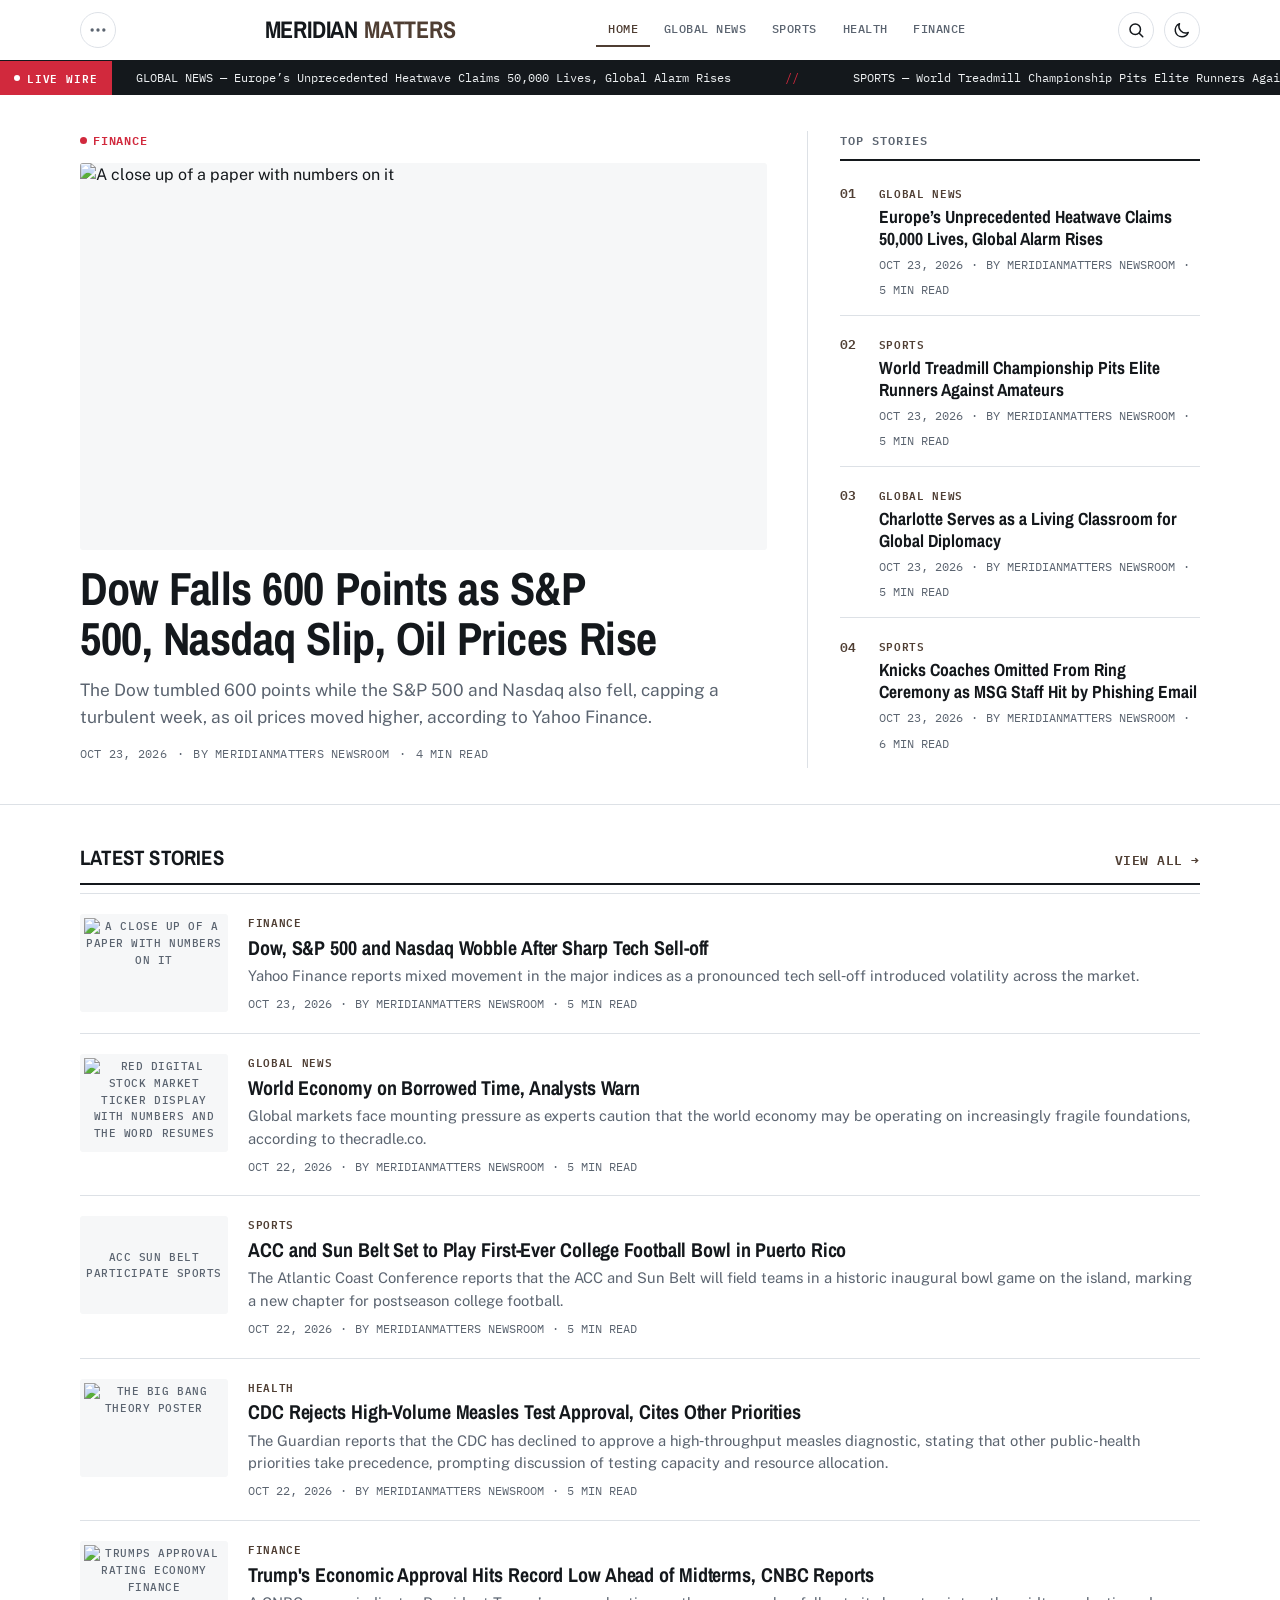
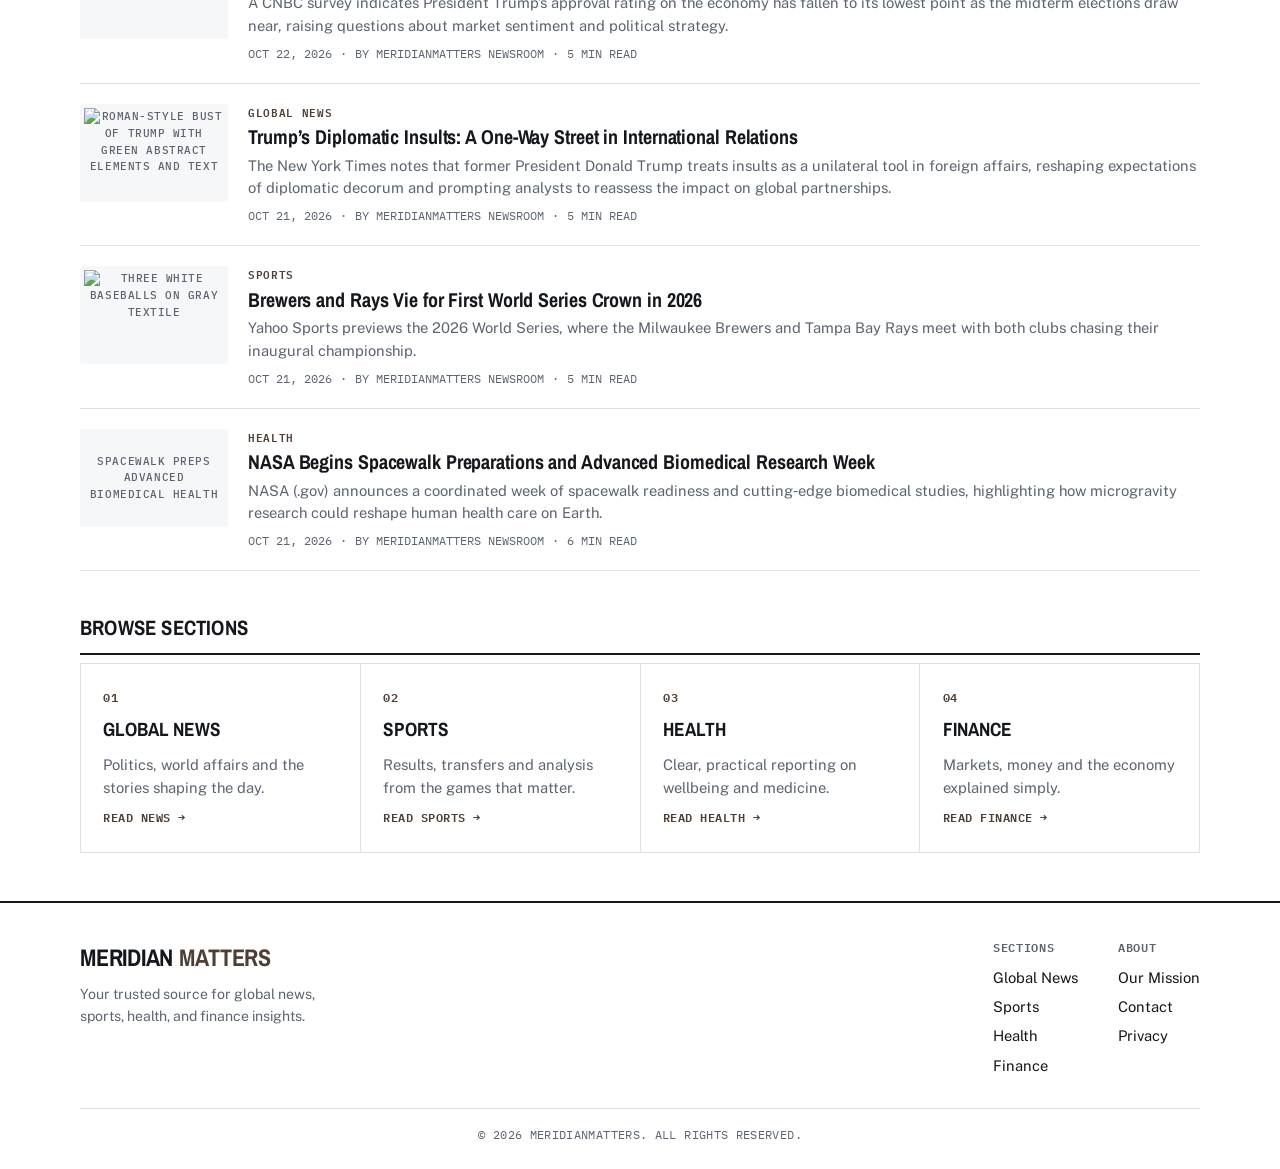
==== commit b9331d7e: "Premium redesign: editorial hero with top-stories rail, search, skeleton loaders, reading progress, " ====
--- a/index.html
+++ b/index.html
@@ -5,14 +5,26 @@
   <meta name="viewport" content="width=device-width, initial-scale=1.0">
   <title>MeridianMatters – Global News, Sports, Health & Finance</title>
   <meta name="description" content="Stay informed with the latest in global news, sports, health, and finance. Powered by MeridianMatters.">
+  <meta name="theme-color" content="#14181c">
+  <meta property="og:type" content="website">
+  <meta property="og:site_name" content="MeridianMatters">
+  <meta property="og:title" content="MeridianMatters – Global News, Sports, Health & Finance">
+  <meta property="og:description" content="Stay informed with the latest in global news, sports, health, and finance.">
+  <meta name="twitter:card" content="summary">
+  <link rel="icon" href="data:image/svg+xml,%3Csvg xmlns='http://www.w3.org/2000/svg' viewBox='0 0 32 32'%3E%3Crect width='32' height='32' rx='4' fill='%2314181c'/%3E%3Cpath d='M7 24V8h3l6 9 6-9h3v16h-3V13l-6 9-6-9v11z' fill='%230ea5e9'/%3E%3C/svg%3E">
+  <link rel="preconnect" href="https://fonts.googleapis.com">
+  <link rel="preconnect" href="https://fonts.gstatic.com" crossorigin>
+  <script>try{var t=localStorage.getItem('theme');if(t==='dark'||(!t&&matchMedia('(prefers-color-scheme: dark)').matches))document.documentElement.setAttribute('data-theme','dark')}catch(e){}</script>
   <link rel="stylesheet" href="css/styles.css">
 </head>
 <body>
+  <a class="skip-link" href="#main">Skip to content</a>
+
   <header class="site-header">
     <div class="container nav-inner">
       <a href="index.html" class="logo">Meridian<span>Matters</span></a>
       <nav class="nav-links" id="nav-links" aria-label="Main navigation">
-        <a href="index.html" class="active">Home</a>
+        <a href="index.html" class="active" aria-current="page">Home</a>
         <a href="news.html">Global News</a>
         <a href="sports.html">Sports</a>
         <a href="health.html">Health</a>
@@ -28,29 +40,67 @@
       </div>
     </div>
   </header>
-  <div class="wire-ticker" id="wire-ticker"></div>
+  <div class="wire-ticker" id="wire-ticker" aria-label="Live headlines"></div>
 
-  <main>
-    <!-- Lead story: shows first, wire-style, no big gradient hero -->
-    <section class="hero">
-      <div class="container hero-content">
-        <span class="hero-badge">Breaking</span>
-        <a href="index.html" id="hero-link" style="text-decoration:none; color:inherit; display:block;">
-          <h1 id="hero-title">Loading latest story…</h1>
-          <p id="hero-summary"></p>
-        </a>
-        <div class="hero-meta" id="hero-meta"></div>
+  <main id="main">
+    <!-- Lead story + Top Stories rail -->
+    <section class="hero" aria-label="Top stories">
+      <div class="container hero-grid">
+        <article class="hero-lead" id="hero-lead" aria-live="polite">
+          <div class="skeleton sk-image"></div>
+          <div class="skeleton sk-line lg"></div>
+          <div class="skeleton sk-line w80"></div>
+        </article>
+        <aside class="hero-rail">
+          <h2 class="rail-title">Top Stories</h2>
+          <div class="rail-list" id="hero-rail">
+            <div class="skeleton sk-line lg"></div>
+            <div class="skeleton sk-line lg"></div>
+            <div class="skeleton sk-line lg"></div>
+          </div>
+        </aside>
       </div>
     </section>
 
     <div class="container">
-      <!-- Latest Stories: dense wire-feed list, right below the lead story -->
       <div class="section-header">
         <h2>Latest Stories</h2>
         <a href="news.html">View all →</a>
       </div>
       <div class="article-grid" id="latest-articles">
-        <p style="color: var(--text-muted); padding: 1rem 0;">Loading articles…</p>
+        <div class="sk-card" aria-hidden="true"><div class="skeleton sk-thumb"></div><div><div class="skeleton sk-line w60"></div><div class="skeleton sk-line lg"></div></div></div>
+        <div class="sk-card" aria-hidden="true"><div class="skeleton sk-thumb"></div><div><div class="skeleton sk-line w60"></div><div class="skeleton sk-line lg"></div></div></div>
+        <div class="sk-card" aria-hidden="true"><div class="skeleton sk-thumb"></div><div><div class="skeleton sk-line w60"></div><div class="skeleton sk-line lg"></div></div></div>
+      </div>
+
+      <div class="section-header">
+        <h2>Browse Sections</h2>
+      </div>
+      <div class="category-grid">
+        <a class="category-card" href="news.html">
+          <span class="category-num">01</span>
+          <h3>Global News</h3>
+          <p>Politics, world affairs and the stories shaping the day.</p>
+          <span class="link">Read news →</span>
+        </a>
+        <a class="category-card" href="sports.html">
+          <span class="category-num">02</span>
+          <h3>Sports</h3>
+          <p>Results, transfers and analysis from the games that matter.</p>
+          <span class="link">Read sports →</span>
+        </a>
+        <a class="category-card" href="health.html">
+          <span class="category-num">03</span>
+          <h3>Health</h3>
+          <p>Clear, practical reporting on wellbeing and medicine.</p>
+          <span class="link">Read health →</span>
+        </a>
+        <a class="category-card" href="finance.html">
+          <span class="category-num">04</span>
+          <h3>Finance</h3>
+          <p>Markets, money and the economy explained simply.</p>
+          <span class="link">Read finance →</span>
+        </a>
       </div>
     </div>
   </main>
@@ -70,12 +120,6 @@
             <a href="health.html">Health</a>
             <a href="finance.html">Finance</a>
           </div>
-          <div>
-            <h4>About</h4>
-            <a href="#">Our Mission</a>
-            <a href="#">Contact</a>
-            <a href="#">Privacy</a>
-          </div>
         </div>
       </div>
       <div class="footer-bottom">© 2026 MeridianMatters. All rights reserved.</div>
--- a/css/styles.css
+++ b/css/styles.css
@@ -1,10 +1,10 @@
 /* ==========================================================================
-   MeridianMatters — Wire Service Redesign
+   MeridianMatters — Premium Wire Service Design
    Palette: white/near-black text, sky-blue accent, red reserved for "live"
-   Type: Archivo Narrow (headlines) / Public Sans (body) / IBM Plex Mono (meta)
+   Type: Archivo Narrow (headlines) / Public Sans (UI) / Source Serif 4 (reading) / IBM Plex Mono (meta)
    ========================================================================== */
 
-@import url('https://fonts.googleapis.com/css2?family=Archivo+Narrow:wght@600;700;800&family=Public+Sans:wght@400;500;600;700&family=IBM+Plex+Mono:wght@400;500;600&display=swap');
+@import url('https://fonts.googleapis.com/css2?family=Archivo+Narrow:wght@600;700;800&family=Public+Sans:wght@400;500;600;700&family=Source+Serif+4:opsz,wght@8..60,400;8..60,600&family=IBM+Plex+Mono:wght@400;500;600&display=swap');
 
 :root {
   --bg: #ffffff;
@@ -26,6 +26,7 @@
 
   --font-display: 'Archivo Narrow', system-ui, sans-serif;
   --font-body: 'Public Sans', system-ui, -apple-system, sans-serif;
+  --font-read: 'Source Serif 4', Georgia, 'Times New Roman', serif;
   --font-mono: 'IBM Plex Mono', ui-monospace, Menlo, monospace;
 }
 
@@ -50,7 +51,7 @@
   padding: 0;
 }
 
-html { scroll-behavior: smooth; }
+html { scroll-behavior: smooth; -webkit-text-size-adjust: 100%; }
 
 body {
   font-family: var(--font-body);
@@ -58,17 +59,44 @@
   color: var(--text);
   line-height: 1.55;
   min-height: 100vh;
+  display: flex;
+  flex-direction: column;
+  -webkit-font-smoothing: antialiased;
+  text-rendering: optimizeLegibility;
   transition: background var(--transition), color var(--transition);
 }
+
+main { flex: 1 0 auto; }
 
 img { max-width: 100%; display: block; }
 a { color: inherit; text-decoration: none; }
-ul { list-style: none; }
+ul, ol { list-style: none; }
+
+::selection { background: var(--accent); color: #fff; }
+
+:focus-visible {
+  outline: 2px solid var(--accent);
+  outline-offset: 2px;
+}
 
 .container {
   width: min(1120px, 92%);
   margin-inline: auto;
 }
+
+.skip-link {
+  position: absolute;
+  left: 1rem;
+  top: -60px;
+  z-index: 1000;
+  background: var(--primary);
+  color: var(--bg);
+  padding: 0.6rem 1rem;
+  font-family: var(--font-mono);
+  font-size: 0.8rem;
+  transition: top 0.2s ease;
+}
+.skip-link:focus { top: 0.75rem; }
 
 /* ===== Header ===== */
 .site-header {
@@ -77,7 +105,18 @@
   z-index: 100;
   background: var(--bg);
   border-bottom: 1px solid var(--rule-strong);
-}
+  transition: box-shadow var(--transition);
+}
+
+@supports (backdrop-filter: blur(8px)) {
+  .site-header {
+    background: color-mix(in srgb, var(--bg) 90%, transparent);
+    backdrop-filter: saturate(180%) blur(10px);
+    -webkit-backdrop-filter: saturate(180%) blur(10px);
+  }
+}
+
+.site-header.scrolled { box-shadow: 0 6px 18px -10px rgb(0 0 0 / 0.35); }
 
 .nav-inner {
   display: flex;
@@ -122,7 +161,35 @@
 
 .nav-actions { display: flex; align-items: center; gap: 0.6rem; }
 
-.theme-toggle {
+/* ===== More menu (top-left "..." button injected by JS) ===== */
+.more-menu-wrap { position: relative; display: flex; align-items: center; margin-right: 0.5rem; }
+
+.more-toggle {
+  background: transparent; border: 1px solid var(--rule); width: 36px; height: 36px;
+  border-radius: 50%; cursor: pointer; display: grid; place-items: center;
+  color: var(--text-muted); transition: border-color var(--transition), color var(--transition);
+}
+.more-toggle:hover, .more-toggle[aria-expanded="true"] { border-color: var(--accent); color: var(--accent); }
+
+.more-menu {
+  position: absolute; top: calc(100% + 8px); left: 0; min-width: 180px;
+  background: var(--bg); border: 1px solid var(--rule-strong);
+  box-shadow: var(--shadow-lg); z-index: 200;
+  display: flex; flex-direction: column;
+  transform: translateY(-6px); opacity: 0; pointer-events: none;
+  transition: transform 0.15s ease, opacity 0.15s ease;
+}
+.more-menu.open { transform: translateY(0); opacity: 1; pointer-events: auto; }
+
+.more-menu a {
+  padding: 0.7rem 1rem; font-family: var(--font-mono); font-size: 0.82rem;
+  color: var(--text); border-bottom: 1px solid var(--rule);
+}
+.more-menu a:last-child { border-bottom: none; }
+.more-menu a:hover { color: var(--accent); background: var(--bg-alt); }
+
+.theme-toggle,
+.search-toggle {
   background: transparent;
   border: 1px solid var(--rule);
   width: 36px;
@@ -132,11 +199,12 @@
   display: grid;
   place-items: center;
   color: var(--text);
-  transition: border-color var(--transition), background var(--transition);
-}
-
-.theme-toggle:hover { border-color: var(--accent); color: var(--accent); }
-.theme-toggle svg { width: 18px; height: 18px; }
+  transition: border-color var(--transition), color var(--transition);
+}
+
+.theme-toggle:hover,
+.search-toggle:hover { border-color: var(--accent); color: var(--accent); }
+.theme-toggle svg, .search-toggle svg { width: 18px; height: 18px; }
 
 .menu-toggle {
   display: none;
@@ -148,6 +216,18 @@
   color: var(--text);
 }
 
+/* ===== Reading progress (article page) ===== */
+.read-progress {
+  position: fixed;
+  top: 0;
+  left: 0;
+  height: 3px;
+  width: 0;
+  background: var(--accent);
+  z-index: 300;
+  transition: width 0.1s linear;
+}
+
 /* ===== Wire Ticker (signature element) ===== */
 .wire-ticker {
   background: var(--rule-strong);
@@ -195,7 +275,7 @@
   align-items: center;
   gap: 2.5rem;
   padding-left: 1.5rem;
-  animation: ticker-scroll 32s linear infinite;
+  animation: ticker-scroll 60s linear infinite;
   font-family: var(--font-mono);
   font-size: 0.78rem;
   color: #d7dde2;
@@ -214,19 +294,40 @@
 }
 
 @media (prefers-reduced-motion: reduce) {
+  html { scroll-behavior: auto; }
   .wire-ticker .ticker-track { animation: none; overflow-x: auto; }
-}
-
-/* ===== Hero (lead story, wire-style) ===== */
+  .skeleton::after { animation: none; }
+  * { transition-duration: 0.01ms !important; }
+}
+
+/* ===== Hero (lead story + top stories rail) ===== */
 .hero {
   background: var(--bg);
   color: var(--text);
-  padding: 2.25rem 0 2rem;
-  margin-bottom: 0;
+  padding: 2.25rem 0 2.25rem;
   border-bottom: 1px solid var(--rule);
 }
 
-.hero-content { display: grid; gap: 0.85rem; max-width: 760px; }
+.hero-grid {
+  display: grid;
+  grid-template-columns: minmax(0, 1.75fr) minmax(0, 1fr);
+  gap: 2.5rem;
+  align-items: start;
+}
+
+.hero-lead { display: grid; gap: 0.85rem; }
+.hero-lead > a { display: grid; gap: 0.85rem; }
+
+.hero-image {
+  aspect-ratio: 16 / 9;
+  background: var(--bg-alt);
+  overflow: hidden;
+  border-radius: 3px;
+}
+.hero-image img { width: 100%; height: 100%; object-fit: cover; transition: transform 0.6s ease; }
+.hero-lead a:hover .hero-image img { transform: scale(1.03); }
+
+.hero-lead a:hover h1 { text-decoration: underline; text-decoration-color: var(--accent); text-underline-offset: 4px; text-decoration-thickness: 2px; }
 
 .hero-badge {
   display: inline-flex;
@@ -251,10 +352,11 @@
 
 .hero h1 {
   font-family: var(--font-display);
-  font-size: clamp(1.9rem, 4.4vw, 3rem);
+  font-size: clamp(1.9rem, 4.2vw, 2.9rem);
   font-weight: 800;
   line-height: 1.08;
   letter-spacing: -0.01em;
+  text-wrap: balance;
 }
 
 .hero p {
@@ -273,6 +375,51 @@
   text-transform: uppercase;
   letter-spacing: 0.02em;
 }
+
+.hero-rail { border-left: 1px solid var(--rule); padding-left: 2rem; }
+
+.rail-title {
+  font-family: var(--font-mono);
+  font-size: 0.75rem;
+  font-weight: 600;
+  text-transform: uppercase;
+  letter-spacing: 0.08em;
+  color: var(--text-muted);
+  padding-bottom: 0.6rem;
+  border-bottom: 2px solid var(--rule-strong);
+  margin-bottom: 0.25rem;
+}
+
+.rail-list { counter-reset: rail; }
+
+.rail-item {
+  counter-increment: rail;
+  display: grid;
+  grid-template-columns: 1.9rem 1fr;
+  gap: 0.5rem;
+  padding: 1rem 0;
+  border-bottom: 1px solid var(--rule);
+}
+.rail-item:last-child { border-bottom: none; }
+
+.rail-item::before {
+  content: counter(rail, decimal-leading-zero);
+  font-family: var(--font-mono);
+  font-size: 0.8rem;
+  font-weight: 600;
+  color: var(--accent);
+  padding-top: 0.2rem;
+}
+
+.rail-item h3 {
+  font-family: var(--font-display);
+  font-size: 1.1rem;
+  font-weight: 700;
+  line-height: 1.25;
+}
+.rail-item:hover h3 { color: var(--accent); }
+
+.rail-item .article-meta { margin-top: 0.35rem; }
 
 /* ===== Section titles ===== */
 .section-header {
@@ -307,9 +454,9 @@
 /* ===== Category Cards (Home) ===== */
 .category-grid {
   display: grid;
-  grid-template-columns: repeat(auto-fit, minmax(240px, 1fr));
+  grid-template-columns: repeat(auto-fit, minmax(230px, 1fr));
   gap: 0;
-  margin-bottom: 0.5rem;
+  margin-bottom: 3rem;
   border-top: 1px solid var(--rule);
   border-left: 1px solid var(--rule);
 }
@@ -324,10 +471,19 @@
   transition: background var(--transition);
   display: flex;
   flex-direction: column;
-  gap: 0.6rem;
-}
-
-.category-card:hover { background: var(--bg-alt); transform: none; box-shadow: none; }
+  gap: 0.55rem;
+}
+
+.category-card:hover { background: var(--bg-alt); }
+.category-card:hover .link { letter-spacing: 0.08em; }
+
+.category-num {
+  font-family: var(--font-mono);
+  font-size: 0.75rem;
+  font-weight: 600;
+  color: var(--accent);
+  letter-spacing: 0.06em;
+}
 
 .category-icon {
   width: 40px;
@@ -341,7 +497,7 @@
 
 .category-card h3 {
   font-family: var(--font-display);
-  font-size: 1.15rem;
+  font-size: 1.2rem;
   font-weight: 700;
   text-transform: uppercase;
 }
@@ -355,9 +511,10 @@
   font-size: 0.78rem;
   text-transform: uppercase;
   letter-spacing: 0.04em;
-}
-
-/* ===== Article List (wire feed — replaces card grid) ===== */
+  transition: letter-spacing var(--transition);
+}
+
+/* ===== Article List (wire feed) ===== */
 .article-grid {
   display: flex;
   flex-direction: column;
@@ -368,9 +525,9 @@
 
 .article-card {
   display: grid;
-  grid-template-columns: 108px 1fr;
-  gap: 1.1rem;
-  padding: 1.1rem 0;
+  grid-template-columns: 148px 1fr;
+  gap: 1.25rem;
+  padding: 1.25rem 0;
   border-bottom: 1px solid var(--rule);
   background: transparent;
   border-radius: 0;
@@ -378,22 +535,29 @@
   transition: background var(--transition);
 }
 
-.article-card:hover { background: var(--bg-alt); transform: none; box-shadow: none; }
+.article-card:hover { background: var(--bg-alt); }
+.article-card:hover h3 { color: var(--accent); }
+.article-card:hover .article-image img { transform: scale(1.06); }
 
 .article-image {
-  height: 78px;
-  width: 108px;
-  border-radius: 0;
+  height: 98px;
+  width: 148px;
+  border-radius: 3px;
   background: var(--bg-alt);
   display: grid;
   place-items: center;
   color: var(--text-muted);
-  font-size: 0.7rem;
+  font-family: var(--font-mono);
+  font-size: 0.68rem;
   font-weight: 500;
+  text-transform: uppercase;
+  letter-spacing: 0.05em;
+  text-align: center;
+  padding: 0.25rem;
   overflow: hidden;
 }
 
-.article-image img { width: 100%; height: 100%; object-fit: cover; }
+.article-image img { width: 100%; height: 100%; object-fit: cover; transition: transform 0.5s ease; }
 
 .article-body {
   padding: 0;
@@ -402,6 +566,7 @@
   gap: 0.3rem;
   flex-grow: 1;
   justify-content: center;
+  min-width: 0;
 }
 
 .article-category {
@@ -415,17 +580,19 @@
 
 .article-card h3 {
   font-family: var(--font-display);
-  font-size: 1.15rem;
+  font-size: 1.25rem;
   font-weight: 700;
-  line-height: 1.25;
+  line-height: 1.22;
   letter-spacing: -0.005em;
+  transition: color var(--transition);
 }
 
 .article-card p {
   color: var(--text-muted);
-  font-size: 0.9rem;
+  font-size: 0.92rem;
   display: -webkit-box;
   -webkit-line-clamp: 2;
+  line-clamp: 2;
   -webkit-box-orient: vertical;
   overflow: hidden;
 }
@@ -440,6 +607,219 @@
   text-transform: uppercase;
   margin-top: 0.15rem;
 }
+
+.empty-state {
+  color: var(--text-muted);
+  padding: 2rem 0;
+  font-family: var(--font-mono);
+  font-size: 0.85rem;
+}
+
+/* ===== Skeleton loaders ===== */
+.skeleton { position: relative; overflow: hidden; background: var(--bg-alt); border-radius: 3px; }
+.skeleton::after {
+  content: '';
+  position: absolute;
+  inset: 0;
+  background: linear-gradient(90deg, transparent, color-mix(in srgb, var(--text) 8%, transparent), transparent);
+  transform: translateX(-100%);
+  animation: shimmer 1.4s infinite;
+}
+@keyframes shimmer { to { transform: translateX(100%); } }
+
+.sk-line { height: 0.9rem; margin-top: 0.6rem; }
+.sk-line.lg { height: 2.2rem; }
+.sk-line.w60 { width: 60%; }
+.sk-line.w80 { width: 80%; }
+.sk-image { aspect-ratio: 16 / 9; }
+.sk-card { display: grid; grid-template-columns: 148px 1fr; gap: 1.25rem; padding: 1.25rem 0; border-bottom: 1px solid var(--rule); }
+.sk-card .sk-thumb { width: 148px; height: 98px; }
+
+/* ===== Article page ===== */
+.article-wrap { max-width: 720px; margin: 0 auto; padding: 2.5rem 0 3rem; }
+
+.article-wrap .article-category { font-size: 0.75rem; letter-spacing: 0.08em; }
+
+.article-wrap h1 {
+  font-family: var(--font-display);
+  font-size: clamp(2rem, 5vw, 2.9rem);
+  font-weight: 800;
+  line-height: 1.08;
+  letter-spacing: -0.01em;
+  margin: 0.6rem 0 0.9rem;
+  text-wrap: balance;
+}
+
+.article-dek {
+  font-size: 1.2rem;
+  color: var(--text-muted);
+  line-height: 1.5;
+  margin-bottom: 1.25rem;
+}
+
+.article-wrap .article-meta {
+  font-size: 0.78rem;
+  padding: 0.85rem 0;
+  margin: 0 0 1.5rem;
+  border-top: 1px solid var(--rule);
+  border-bottom: 1px solid var(--rule);
+}
+
+.article-wrap .article-hero-image {
+  width: 100%;
+  max-height: 460px;
+  object-fit: cover;
+  margin-bottom: 1.75rem;
+  border-radius: 3px;
+}
+
+.article-wrap .article-body {
+  font-family: var(--font-read);
+  font-size: 1.15rem;
+  line-height: 1.75;
+}
+.article-wrap .article-body p { margin-bottom: 1.3rem; }
+.article-wrap .article-body p:first-child { font-size: 1.28rem; line-height: 1.6; }
+.article-wrap .article-body a { color: var(--accent); text-decoration: underline; text-underline-offset: 3px; }
+
+.share-row {
+  display: flex;
+  flex-wrap: wrap;
+  align-items: center;
+  gap: 0.5rem;
+  margin-top: 2rem;
+  padding-top: 1.25rem;
+  border-top: 1px solid var(--rule);
+}
+
+.share-row .label {
+  font-family: var(--font-mono);
+  font-size: 0.72rem;
+  text-transform: uppercase;
+  letter-spacing: 0.06em;
+  color: var(--text-muted);
+  margin-right: 0.25rem;
+}
+
+.share-btn {
+  font-family: var(--font-mono);
+  font-size: 0.75rem;
+  font-weight: 500;
+  text-transform: uppercase;
+  letter-spacing: 0.04em;
+  padding: 0.45rem 0.8rem;
+  background: transparent;
+  color: var(--text);
+  border: 1px solid var(--rule);
+  cursor: pointer;
+  transition: border-color var(--transition), color var(--transition), background var(--transition);
+}
+.share-btn:hover { border-color: var(--accent); color: var(--accent); background: var(--accent-tint); }
+
+.article-wrap .not-found { padding: 3rem 0; text-align: center; color: var(--text-muted); }
+.article-wrap .not-found h1 { color: var(--text); }
+
+.article-wrap .back-link {
+  display: inline-block;
+  margin-top: 1.5rem;
+  font-family: var(--font-mono);
+  font-size: 0.8rem;
+  color: var(--accent);
+  text-transform: uppercase;
+  letter-spacing: 0.04em;
+}
+.article-wrap .back-link:hover { color: var(--accent-hover); }
+
+.related { max-width: 720px; margin: 0 auto 3rem; }
+
+/* ===== Search overlay ===== */
+.search-overlay {
+  position: fixed;
+  inset: 0;
+  z-index: 500;
+  background: rgb(10 13 16 / 0.6);
+  backdrop-filter: blur(4px);
+  -webkit-backdrop-filter: blur(4px);
+  display: flex;
+  justify-content: center;
+  align-items: flex-start;
+  padding: 8vh 1rem 1rem;
+}
+.search-overlay[hidden] { display: none; }
+
+.search-panel {
+  width: min(680px, 100%);
+  max-height: 80vh;
+  display: flex;
+  flex-direction: column;
+  background: var(--bg);
+  border: 1px solid var(--rule-strong);
+  box-shadow: var(--shadow-lg);
+}
+
+.search-field { display: flex; align-items: center; gap: 0.75rem; padding: 0.9rem 1rem; border-bottom: 1px solid var(--rule); }
+
+.search-field input {
+  flex: 1;
+  min-width: 0;
+  border: none;
+  outline: none;
+  background: transparent;
+  color: var(--text);
+  font-family: var(--font-display);
+  font-size: 1.35rem;
+  font-weight: 700;
+}
+.search-field input::placeholder { color: var(--text-muted); font-weight: 600; }
+
+.search-close {
+  font-family: var(--font-mono);
+  font-size: 0.7rem;
+  padding: 0.3rem 0.5rem;
+  background: var(--bg-alt);
+  color: var(--text-muted);
+  border: 1px solid var(--rule);
+  cursor: pointer;
+}
+
+.search-results { overflow-y: auto; }
+.search-hint {
+  padding: 0.75rem 1rem 0.25rem;
+  font-family: var(--font-mono);
+  font-size: 0.7rem;
+  text-transform: uppercase;
+  letter-spacing: 0.06em;
+  color: var(--text-muted);
+}
+.search-item { display: block; padding: 0.85rem 1rem; border-bottom: 1px solid var(--rule); }
+.search-item:last-child { border-bottom: none; }
+.search-item:hover, .search-item:focus-visible { background: var(--bg-alt); outline-offset: -2px; }
+.search-item h4 { font-family: var(--font-display); font-size: 1.05rem; font-weight: 700; line-height: 1.25; }
+.search-item .article-meta { margin-top: 0.25rem; }
+
+/* ===== Back to top ===== */
+.to-top {
+  position: fixed;
+  right: 1.25rem;
+  bottom: 1.25rem;
+  width: 42px;
+  height: 42px;
+  display: grid;
+  place-items: center;
+  background: var(--primary);
+  color: var(--bg);
+  border: none;
+  border-radius: 50%;
+  cursor: pointer;
+  box-shadow: var(--shadow-lg);
+  opacity: 0;
+  transform: translateY(10px);
+  pointer-events: none;
+  transition: opacity 0.25s ease, transform 0.25s ease, background var(--transition);
+  z-index: 90;
+}
+.to-top.show { opacity: 1; transform: translateY(0); pointer-events: auto; }
+.to-top:hover { background: var(--accent); }
 
 /* ===== Footer ===== */
 .site-footer {
@@ -509,6 +889,11 @@
 .page-hero p { color: var(--text-muted); font-size: 1rem; }
 
 /* ===== Responsive ===== */
+@media (max-width: 900px) {
+  .hero-grid { grid-template-columns: 1fr; gap: 2rem; }
+  .hero-rail { border-left: none; padding-left: 0; border-top: 1px solid var(--rule); padding-top: 1.5rem; }
+}
+
 @media (max-width: 768px) {
   .menu-toggle { display: grid; place-items: center; }
 
@@ -532,17 +917,28 @@
 
   .hero { padding: 1.75rem 0 1.5rem; }
 
-  .article-card { grid-template-columns: 76px 1fr; gap: 0.8rem; }
-  .article-image { width: 76px; height: 76px; }
+  .article-card, .sk-card { grid-template-columns: 96px 1fr; gap: 0.9rem; }
+  .article-image, .sk-card .sk-thumb { width: 96px; height: 96px; }
+  .article-card h3 { font-size: 1.1rem; }
 
   .category-grid { border-left: none; }
   .category-card { border-left: 1px solid var(--rule); }
 
   .footer-inner { flex-direction: column; }
+  .article-wrap .article-body { font-size: 1.08rem; }
+  .search-overlay { padding-top: 4vh; }
 }
 
 @media (max-width: 480px) {
   .nav-inner { height: 54px; }
   .logo { font-size: 1.25rem; }
   .wire-ticker .ticker-label span.txt { display: none; }
-}
+  .article-card p { display: none; }
+}
+
+/* ===== Print ===== */
+@media print {
+  .site-header, .wire-ticker, .site-footer, .share-row, .related, .to-top, .read-progress, .search-overlay { display: none !important; }
+  body { background: #fff; color: #000; }
+  .article-wrap { max-width: 100%; padding: 0; }
+}
